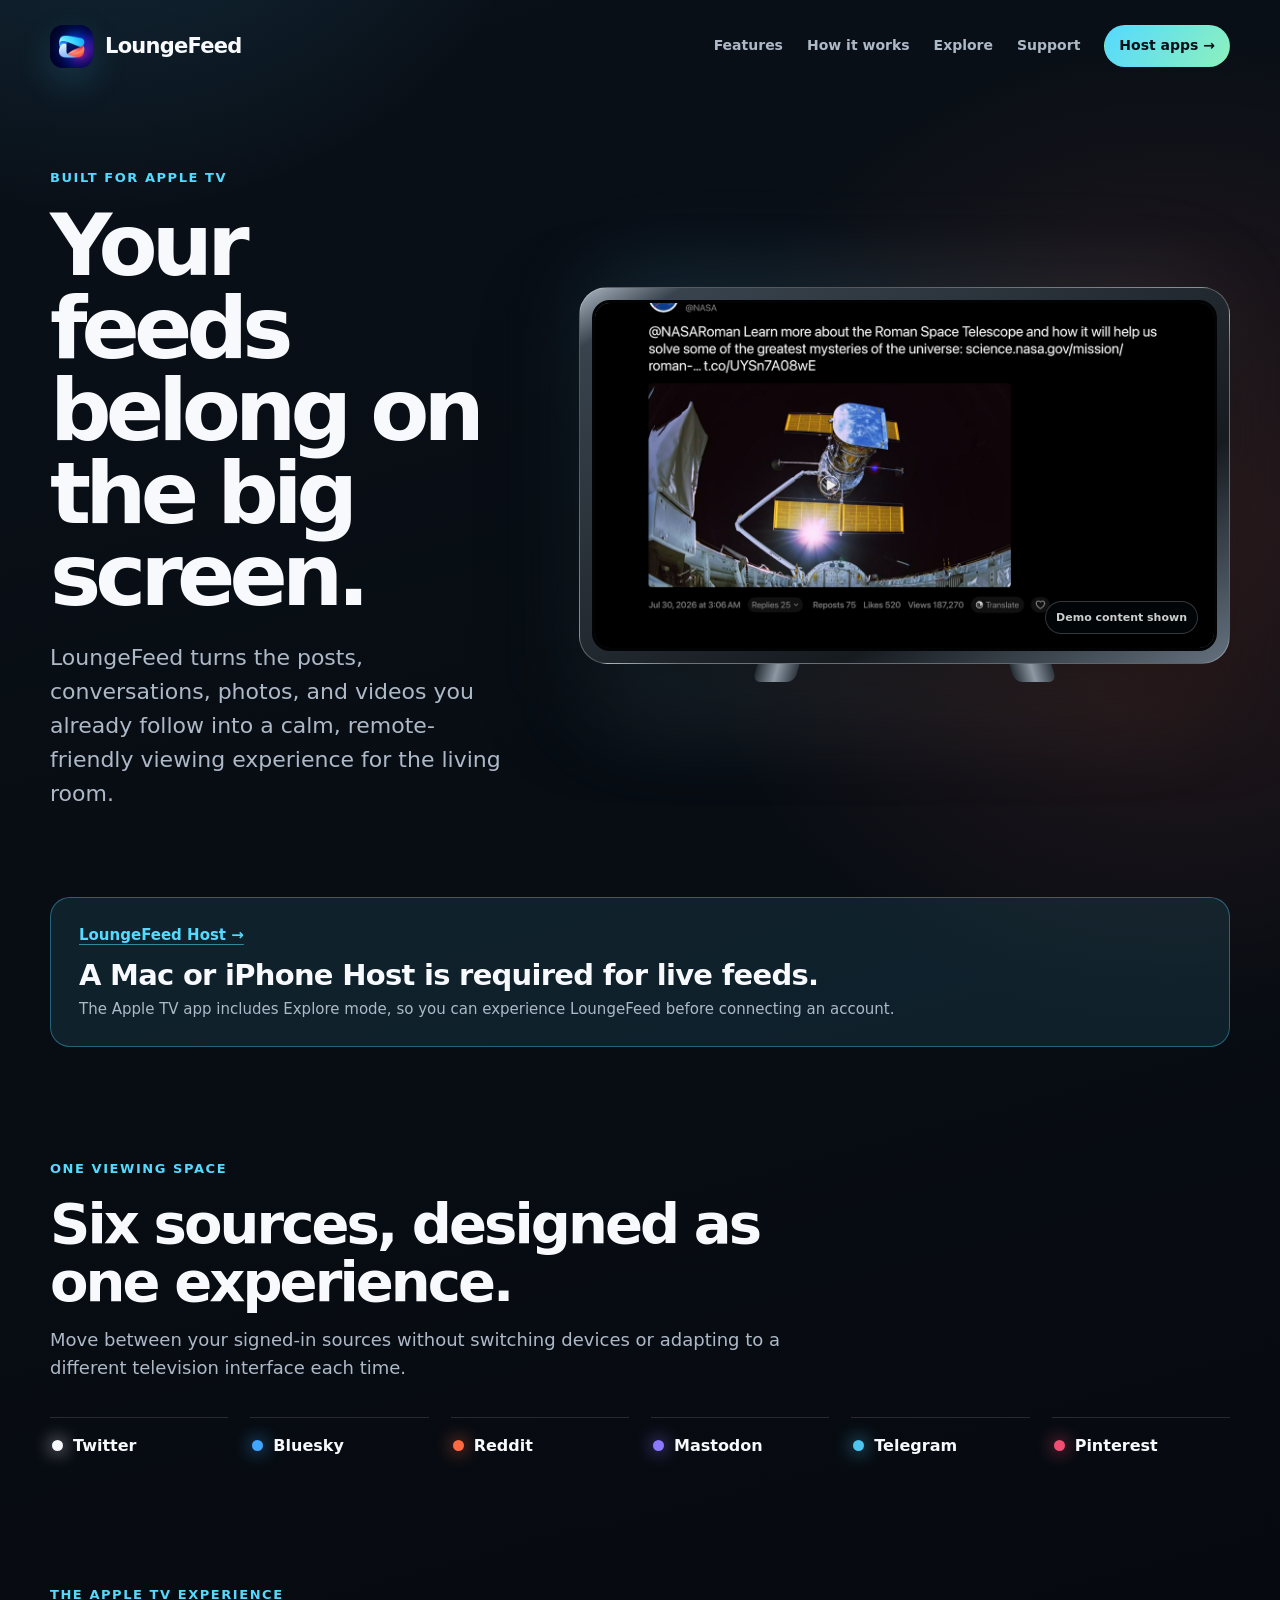
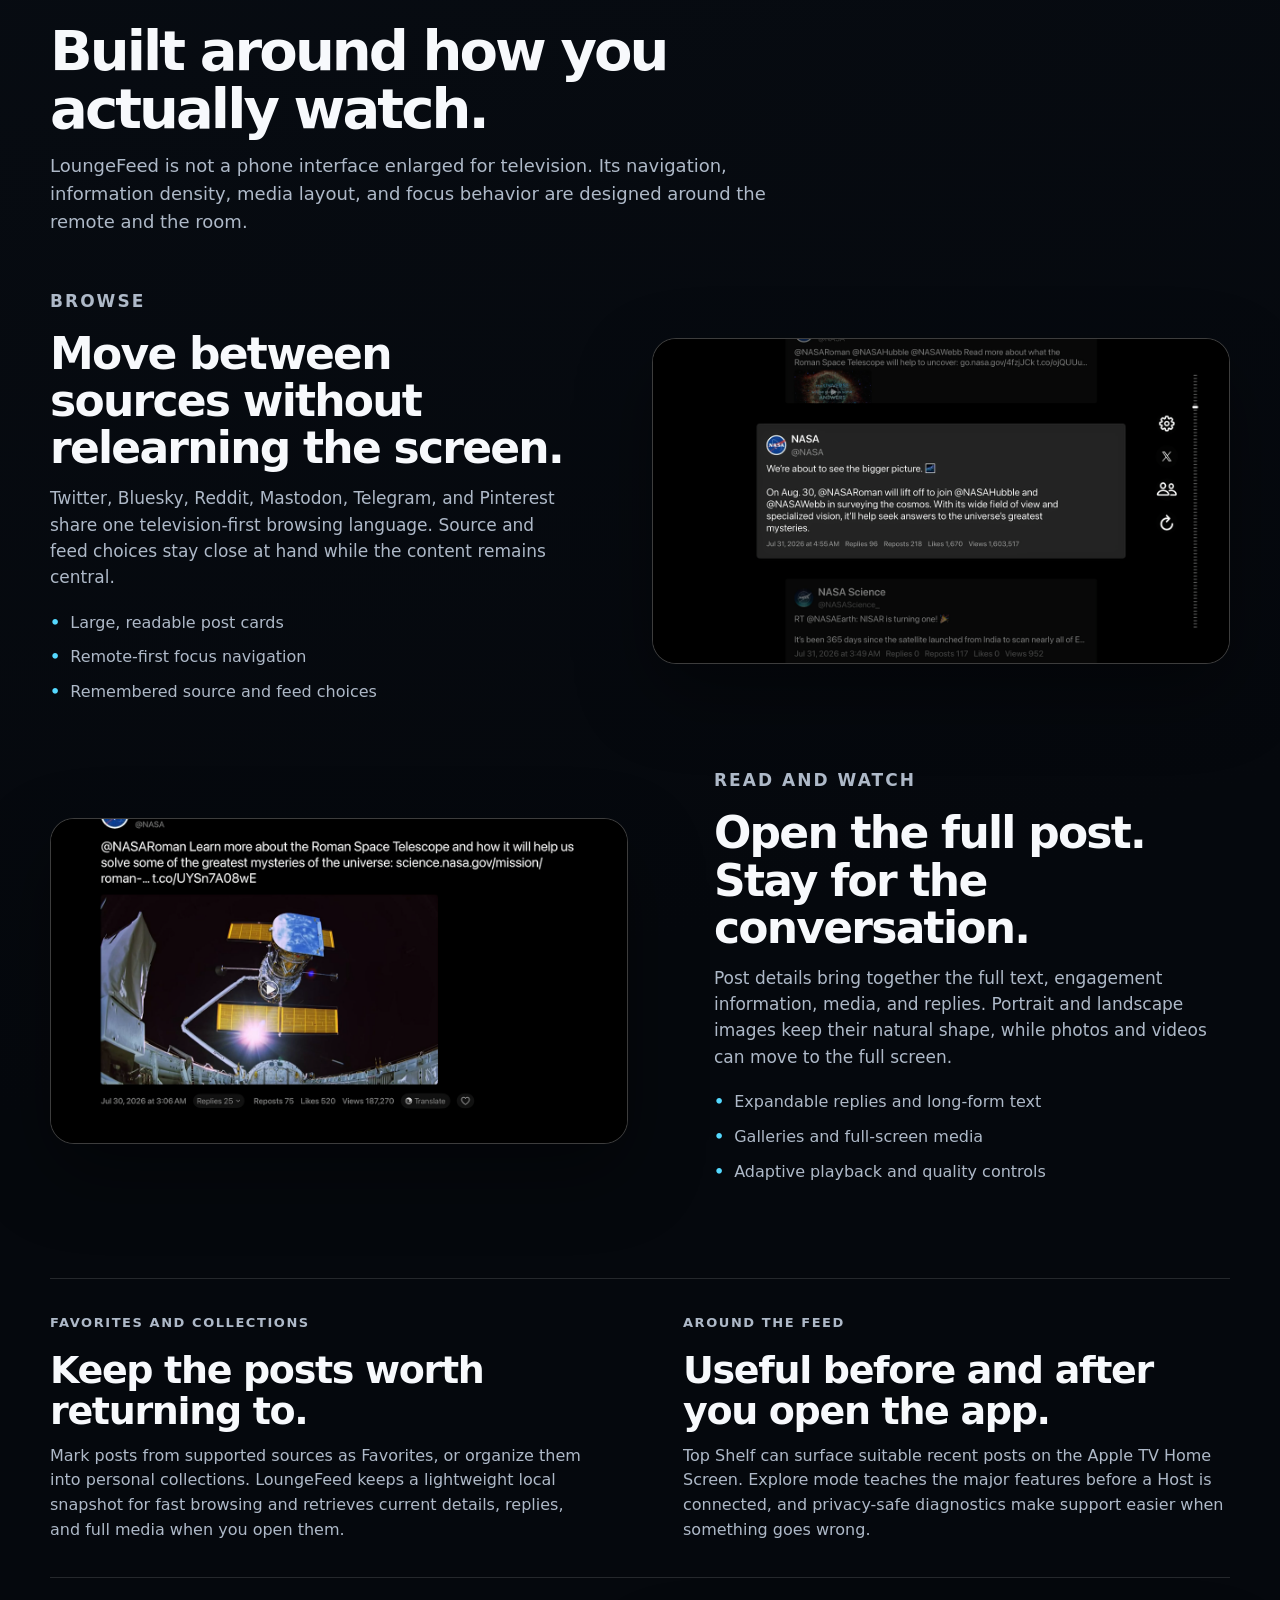
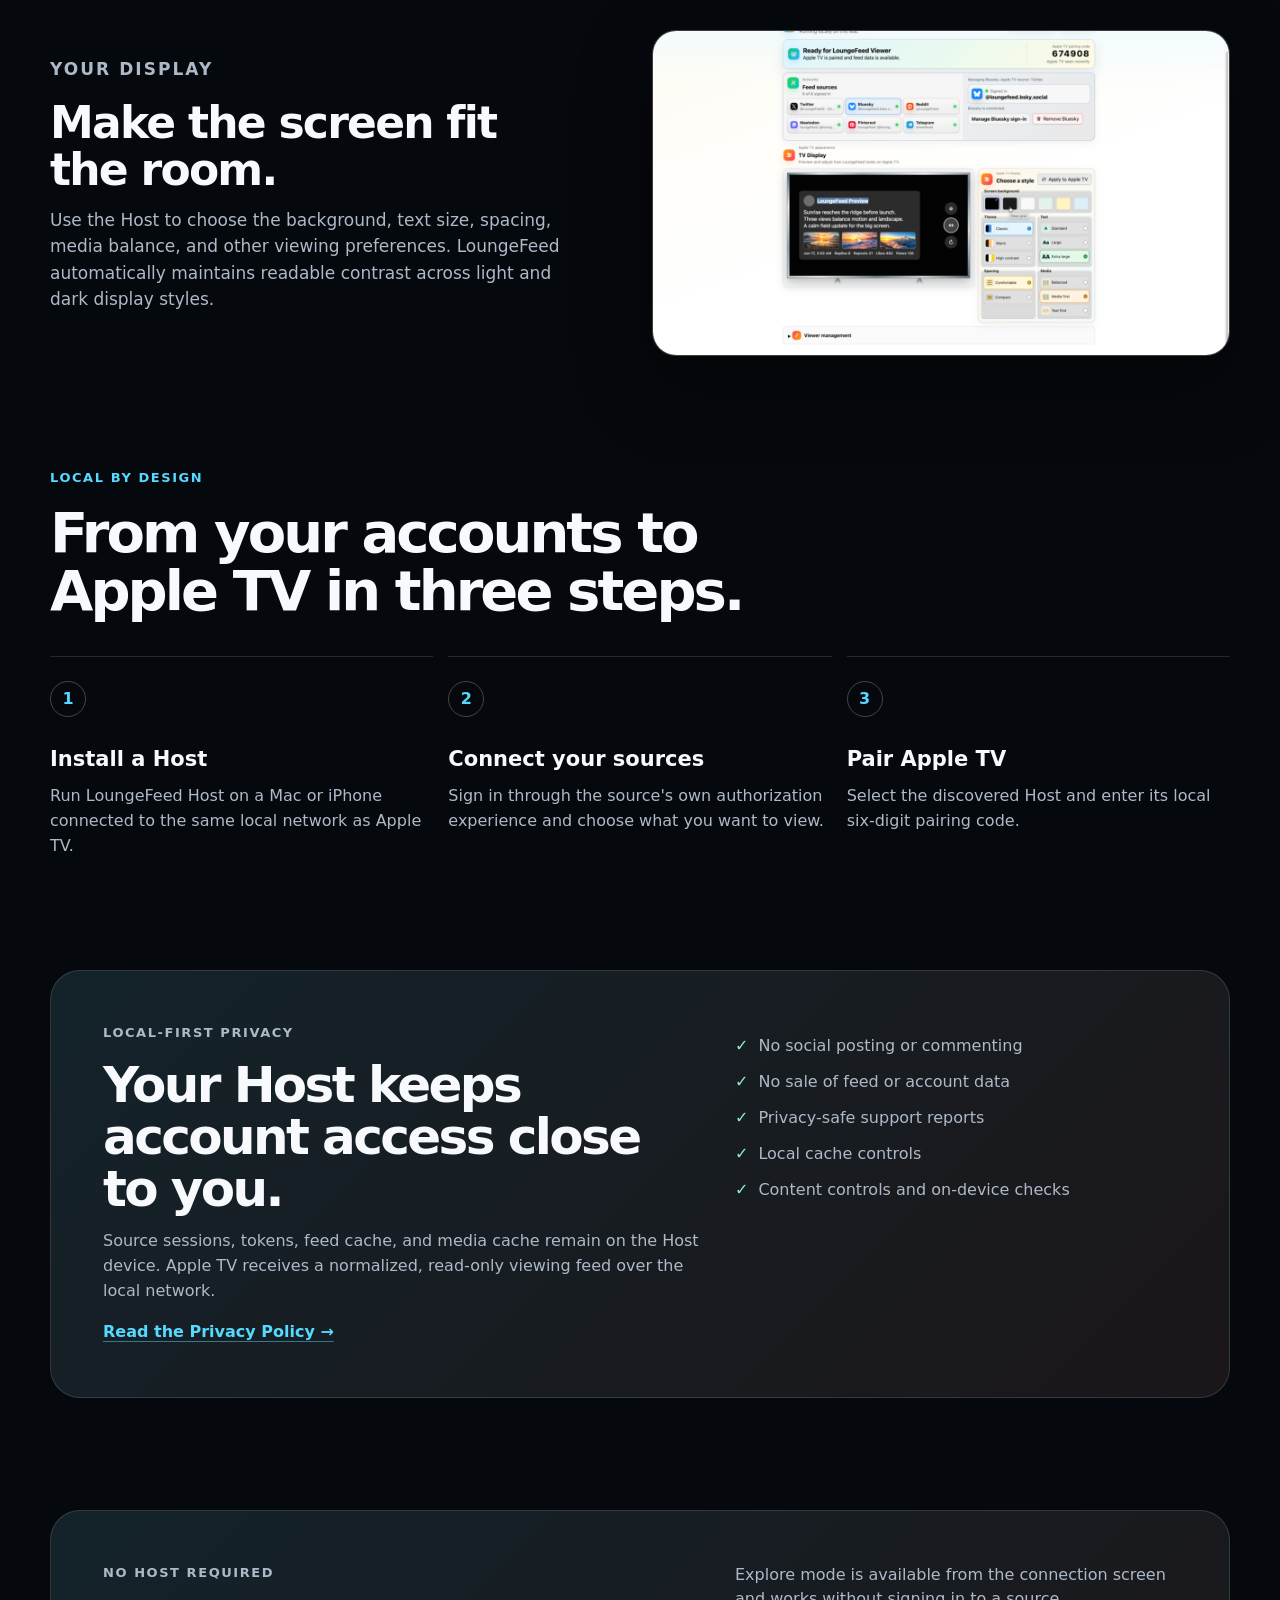
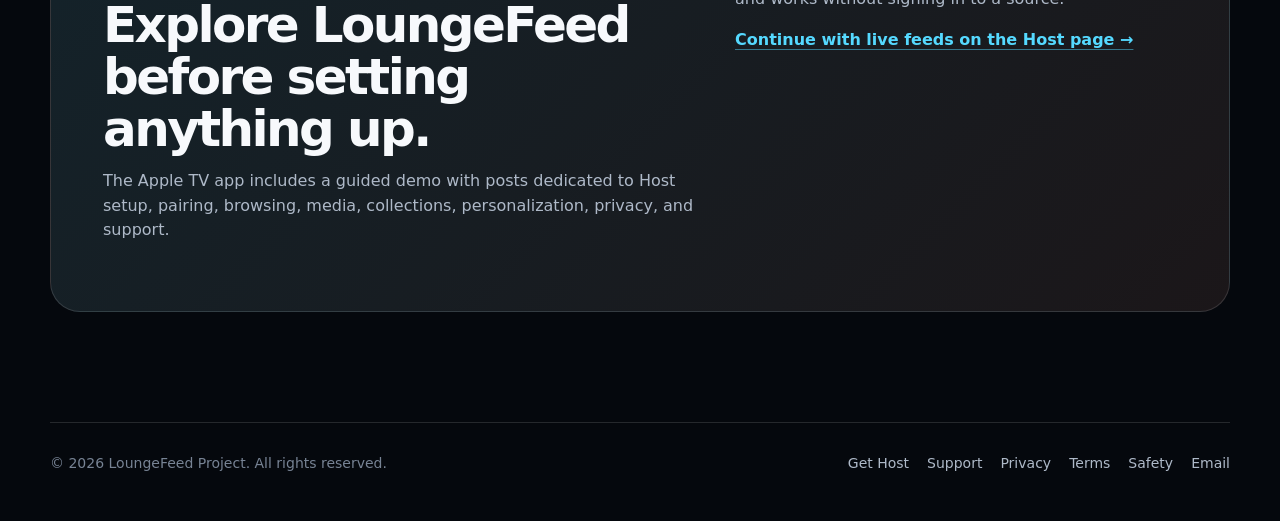
==== index.html @ df19f943 "Emphasize the Host requirement" ====
<!doctype html>
<html lang="en">
<head>
  <meta charset="utf-8">
  <meta name="viewport" content="width=device-width, initial-scale=1">
  <title>LoungeFeed — Your feeds on Apple TV</title>
  <meta name="description" content="Browse your authorized feeds, conversations, photos, and videos from the comfort of Apple TV with LoungeFeed and a local Mac or iPhone Host.">
  <meta name="theme-color" content="#05080d">
  <link rel="icon" href="assets/icons/icon-32.png" sizes="32x32" type="image/png">
  <link rel="apple-touch-icon" href="assets/icons/icon-180.png">
  <link rel="manifest" href="site.webmanifest">
  <link rel="stylesheet" href="assets/site.css">
</head>
<body>
  <div class="site-shell">
    <header class="site-header">
      <a class="brand" href="index.html" aria-label="LoungeFeed home">
        <img src="assets/icons/icon-192.png" alt="">
        <span>LoungeFeed</span>
      </a>
      <nav class="site-nav" aria-label="Main navigation">
        <a href="#features">Features</a>
        <a href="#how-it-works">How it works</a>
        <a href="#explore">Explore</a>
        <a href="support.html">Support</a>
        <a class="nav-cta" href="host.html">Host apps →</a>
      </nav>
    </header>

    <main>
      <section class="hero" aria-labelledby="hero-title">
        <div class="hero-copy">
          <p class="eyebrow">Built for Apple TV</p>
          <h1 id="hero-title">Your feeds belong on the big screen.</h1>
          <p class="hero-lead">LoungeFeed turns the posts, conversations, photos, and videos you already follow into a calm, remote-friendly viewing experience for the living room.</p>
        </div>
        <div class="visual-stack" aria-label="LoungeFeed post detail on Apple TV">
          <div class="tv-frame">
            <div class="tv-screen">
              <img src="assets/screens/tv-post-detail.png" alt="A LoungeFeed post detail with media and conversation controls on Apple TV">
              <span class="screen-label">Demo content shown</span>
            </div>
          </div>
          <div class="tv-stand" aria-hidden="true"></div>
        </div>
      </section>

      <aside class="requirement-bar" aria-label="Host requirement">
        <div>
          <a class="requirement-title" href="host.html">LoungeFeed Host →</a>
          <strong>A Mac or iPhone Host is required for live feeds.</strong>
          <p>The Apple TV app includes Explore mode, so you can experience LoungeFeed before connecting an account.</p>
        </div>
      </aside>

      <section class="section" aria-labelledby="sources-title">
        <div class="section-heading">
          <p class="eyebrow">One viewing space</p>
          <h2 id="sources-title">Six sources, designed as one experience.</h2>
          <p class="section-lead">Move between your signed-in sources without switching devices or adapting to a different television interface each time.</p>
        </div>
        <div class="source-cloud" aria-label="Supported sources">
          <div class="source-chip"><span class="source-dot"></span>Twitter</div>
          <div class="source-chip"><span class="source-dot"></span>Bluesky</div>
          <div class="source-chip"><span class="source-dot"></span>Reddit</div>
          <div class="source-chip"><span class="source-dot"></span>Mastodon</div>
          <div class="source-chip"><span class="source-dot"></span>Telegram</div>
          <div class="source-chip"><span class="source-dot"></span>Pinterest</div>
        </div>
      </section>

      <section class="section" id="features" aria-labelledby="features-title">
        <div class="section-heading">
          <p class="eyebrow">The Apple TV experience</p>
          <h2 id="features-title">Built around how you actually watch.</h2>
          <p class="section-lead">LoungeFeed is not a phone interface enlarged for television. Its navigation, information density, media layout, and focus behavior are designed around the remote and the room.</p>
        </div>

        <div class="story">
          <div class="story-copy">
            <p class="eyebrow">Browse</p>
            <h3>Move between sources without relearning the screen.</h3>
            <p>Twitter, Bluesky, Reddit, Mastodon, Telegram, and Pinterest share one television-first browsing language. Source and feed choices stay close at hand while the content remains central.</p>
            <ul class="story-points"><li>Large, readable post cards</li><li>Remote-first focus navigation</li><li>Remembered source and feed choices</li></ul>
          </div>
          <div class="story-media screenshot-card"><img src="assets/screens/tv-feed.png" loading="lazy" alt="LoungeFeed feed view on Apple TV with a focused post and source controls"></div>
        </div>

        <div class="story reverse">
          <div class="story-copy">
            <p class="eyebrow">Read and watch</p>
            <h3>Open the full post. Stay for the conversation.</h3>
            <p>Post details bring together the full text, engagement information, media, and replies. Portrait and landscape images keep their natural shape, while photos and videos can move to the full screen.</p>
            <ul class="story-points"><li>Expandable replies and long-form text</li><li>Galleries and full-screen media</li><li>Adaptive playback and quality controls</li></ul>
          </div>
          <div class="story-media screenshot-card"><img src="assets/screens/tv-post-detail.png" loading="lazy" alt="LoungeFeed detail view with a large media preview and reply controls"></div>
        </div>

        <div class="feature-pair">
          <article class="feature-essay">
            <p class="eyebrow">Favorites and collections</p>
            <h3>Keep the posts worth returning to.</h3>
            <p>Mark posts from supported sources as Favorites, or organize them into personal collections. LoungeFeed keeps a lightweight local snapshot for fast browsing and retrieves current details, replies, and full media when you open them.</p>
          </article>
          <article class="feature-essay">
            <p class="eyebrow">Around the feed</p>
            <h3>Useful before and after you open the app.</h3>
            <p>Top Shelf can surface suitable recent posts on the Apple TV Home Screen. Explore mode teaches the major features before a Host is connected, and privacy-safe diagnostics make support easier when something goes wrong.</p>
          </article>
        </div>

        <div class="story">
          <div class="story-copy">
            <p class="eyebrow">Your display</p>
            <h3>Make the screen fit the room.</h3>
            <p>Use the Host to choose the background, text size, spacing, media balance, and other viewing preferences. LoungeFeed automatically maintains readable contrast across light and dark display styles.</p>
          </div>
          <div class="story-media screenshot-card"><img src="assets/screens/mac-host.png" loading="lazy" alt="LoungeFeed Mac Host showing Apple TV display styles and preview controls"></div>
        </div>
      </section>

      <section class="section" id="how-it-works" aria-labelledby="steps-title">
        <div class="section-heading">
          <p class="eyebrow">Local by design</p>
          <h2 id="steps-title">From your accounts to Apple TV in three steps.</h2>
        </div>
        <div class="steps-grid">
          <article class="step-card"><h3>Install a Host</h3><p>Run LoungeFeed Host on a Mac or iPhone connected to the same local network as Apple TV.</p></article>
          <article class="step-card"><h3>Connect your sources</h3><p>Sign in through the source's own authorization experience and choose what you want to view.</p></article>
          <article class="step-card"><h3>Pair Apple TV</h3><p>Select the discovered Host and enter its local six-digit pairing code.</p></article>
        </div>
      </section>

      <section class="section" aria-labelledby="privacy-title">
        <div class="privacy-panel">
          <div>
            <p class="eyebrow">Local-first privacy</p>
            <h2 id="privacy-title">Your Host keeps account access close to you.</h2>
            <p>Source sessions, tokens, feed cache, and media cache remain on the Host device. Apple TV receives a normalized, read-only viewing feed over the local network.</p>
            <a class="text-link" href="privacy.html">Read the Privacy Policy →</a>
          </div>
          <ul class="check-list"><li>No social posting or commenting</li><li>No sale of feed or account data</li><li>Privacy-safe support reports</li><li>Local cache controls</li><li>Content controls and on-device checks</li></ul>
        </div>
      </section>

      <section class="section" id="explore" aria-labelledby="explore-title">
        <div class="explore-panel">
          <div>
            <p class="eyebrow">No Host required</p>
            <h2 id="explore-title">Explore LoungeFeed before setting anything up.</h2>
            <p>The Apple TV app includes a guided demo with posts dedicated to Host setup, pairing, browsing, media, collections, personalization, privacy, and support.</p>
          </div>
          <div>
            <p>Explore mode is available from the connection screen and works without signing in to a source.</p>
            <a class="text-link" href="host.html">Continue with live feeds on the Host page →</a>
          </div>
        </div>
      </section>
    </main>

    <footer class="site-footer">
      <span>© 2026 LoungeFeed Project. All rights reserved.</span>
      <span class="footer-links"><a href="host.html">Get Host</a><a href="support.html">Support</a><a href="privacy.html">Privacy</a><a href="terms.html">Terms</a><a href="safety.html">Safety</a><a href="mailto:loungefeed@outlook.com">Email</a></span>
    </footer>
  </div>
</body>
</html>
---- assets/site.css ----
:root {
  color-scheme: dark;
  --page: #05080d;
  --page-soft: #0a1018;
  --surface: rgba(255, 255, 255, 0.065);
  --surface-strong: rgba(255, 255, 255, 0.095);
  --text: #f7f9fc;
  --muted: #aeb9c8;
  --soft: #778394;
  --line: rgba(255, 255, 255, 0.13);
  --line-strong: rgba(255, 255, 255, 0.24);
  --cyan: #55d9ff;
  --blue: #4f7cff;
  --coral: #ff7f68;
  --gold: #ffd16e;
  --mint: #8cf1bd;
  font-family: Inter, ui-sans-serif, system-ui, -apple-system, BlinkMacSystemFont, "Segoe UI", sans-serif;
}

* { box-sizing: border-box; }
html { scroll-behavior: smooth; }
body {
  margin: 0;
  min-width: 320px;
  min-height: 100vh;
  color: var(--text);
  background:
    radial-gradient(circle at 8% -5%, rgba(66, 198, 255, 0.2), transparent 30rem),
    radial-gradient(circle at 92% 10%, rgba(255, 112, 91, 0.14), transparent 31rem),
    linear-gradient(165deg, var(--page-soft), var(--page) 48%);
  font-size: 16px;
  line-height: 1.55;
}

img { display: block; max-width: 100%; }
a { color: inherit; }
button, a { -webkit-tap-highlight-color: transparent; }
:focus-visible { outline: 3px solid var(--cyan); outline-offset: 4px; }

.site-shell {
  width: min(1180px, calc(100% - 40px));
  margin: 0 auto;
}

.site-header {
  display: flex;
  align-items: center;
  justify-content: space-between;
  gap: 28px;
  min-height: 92px;
}

.brand {
  display: inline-flex;
  align-items: center;
  gap: 12px;
  color: var(--text);
  text-decoration: none;
  font-size: 21px;
  font-weight: 800;
  letter-spacing: -0.035em;
}

.brand img {
  width: 43px;
  height: 43px;
  border-radius: 13px;
  box-shadow: 0 14px 35px rgba(76, 196, 255, 0.18);
}

.site-nav {
  display: flex;
  align-items: center;
  justify-content: flex-end;
  flex-wrap: wrap;
  gap: 9px 24px;
}

.site-nav a {
  color: var(--muted);
  text-decoration: none;
  font-size: 14px;
  font-weight: 650;
}

.site-nav a:hover { color: var(--text); }

.site-nav .nav-cta {
  padding: 9px 14px;
  border: 1px solid transparent;
  border-radius: 999px;
  color: #041018;
  background: linear-gradient(125deg, var(--cyan), var(--mint));
  font-weight: 820;
}

.hero {
  display: grid;
  grid-template-columns: minmax(0, 0.82fr) minmax(520px, 1.18fr);
  align-items: center;
  gap: clamp(38px, 6vw, 78px);
  padding: 76px 0 46px;
}

.eyebrow {
  margin: 0 0 16px;
  color: var(--cyan);
  font-size: 13px;
  font-weight: 800;
  letter-spacing: 0.12em;
  text-transform: uppercase;
}

h1, h2, h3, p { margin-top: 0; }
h1 {
  max-width: 660px;
  margin-bottom: 24px;
  font-size: clamp(48px, 7.2vw, 86px);
  line-height: 0.96;
  letter-spacing: -0.068em;
}

.hero-lead {
  max-width: 650px;
  margin-bottom: 0;
  color: var(--muted);
  font-size: clamp(18px, 2.1vw, 22px);
  line-height: 1.55;
}

.button {
  display: inline-flex;
  align-items: center;
  justify-content: center;
  min-height: 50px;
  padding: 0 19px;
  border: 1px solid var(--line-strong);
  border-radius: 14px;
  color: var(--text);
  text-decoration: none;
  font-weight: 780;
  transition: transform 160ms ease, border-color 160ms ease, background 160ms ease;
}

.button:hover { transform: translateY(-2px); border-color: rgba(255, 255, 255, 0.42); }
.button[hidden] { display: none; }
.button.primary {
  border-color: transparent;
  color: #041018;
  background: linear-gradient(125deg, var(--cyan), var(--mint));
}

.visual-stack { position: relative; padding: 22px 0 28px; }
.visual-stack::before {
  content: "";
  position: absolute;
  inset: 4% 3% 0;
  border-radius: 44px;
  background: linear-gradient(125deg, rgba(75, 208, 255, 0.22), rgba(255, 127, 104, 0.15));
  filter: blur(44px);
}

.tv-frame {
  position: relative;
  padding: 12px;
  border: 1px solid rgba(255, 255, 255, 0.26);
  border-radius: 28px;
  background: linear-gradient(150deg, #aab6c2, #39434d 8%, #161b20 70%, #64717e);
  box-shadow: 0 35px 90px rgba(0, 0, 0, 0.5);
}

.tv-screen {
  position: relative;
  aspect-ratio: 16 / 9;
  overflow: hidden;
  border: 3px solid #020304;
  border-radius: 18px;
  background: #000;
}
.tv-screen img { width: 100%; height: 100%; object-fit: cover; }
.screen-label {
  position: absolute;
  right: 16px;
  bottom: 14px;
  padding: 7px 10px;
  border: 1px solid rgba(255, 255, 255, 0.2);
  border-radius: 999px;
  background: rgba(3, 7, 11, 0.76);
  color: rgba(255, 255, 255, 0.8);
  font-size: 11px;
  font-weight: 750;
  backdrop-filter: blur(14px);
}
.tv-stand { display: flex; justify-content: center; gap: 33%; height: 22px; }
.tv-stand::before, .tv-stand::after {
  content: "";
  width: 42px;
  height: 18px;
  border-radius: 0 0 8px 8px;
  background: linear-gradient(90deg, #252c33, #8c98a3, #2f3740);
  transform: skewX(-16deg);
}
.tv-stand::after { transform: skewX(16deg); }

.requirement-bar {
  margin: 40px 0 0;
  padding: 25px 28px;
  border: 1px solid rgba(85, 217, 255, 0.36);
  border-radius: 20px;
  background: rgba(85, 217, 255, 0.1);
}
.requirement-title {
  display: inline-block;
  margin-bottom: 10px;
  color: var(--cyan);
  font-size: 15px;
  font-weight: 830;
  text-decoration: underline;
  text-decoration-color: rgba(85, 217, 255, 0.55);
  text-underline-offset: 4px;
}
.requirement-title:hover { color: var(--text); text-decoration-color: currentColor; }
.requirement-bar strong {
  display: block;
  margin-bottom: 6px;
  font-size: clamp(21px, 2.5vw, 29px);
  line-height: 1.18;
  letter-spacing: -0.025em;
}
.requirement-bar p { margin: 0; color: var(--muted); font-size: 15px; }
.text-link {
  color: var(--cyan);
  font-weight: 750;
  text-decoration: underline;
  text-decoration-color: rgba(85, 217, 255, 0.48);
  text-underline-offset: 4px;
}
.text-link:hover { color: var(--text); text-decoration-color: currentColor; }

.section { padding: 112px 0 0; }
.section-heading { max-width: 760px; margin-bottom: 36px; }
h2 {
  margin-bottom: 14px;
  font-size: clamp(34px, 5vw, 56px);
  line-height: 1.04;
  letter-spacing: -0.052em;
}
.section-lead { margin-bottom: 0; color: var(--muted); font-size: 18px; }

.source-cloud {
  display: grid;
  grid-template-columns: repeat(6, 1fr);
  gap: 0 22px;
}
.source-chip {
  display: flex;
  align-items: center;
  gap: 10px;
  min-height: 56px;
  padding: 13px 2px;
  border-top: 1px solid var(--line);
  font-weight: 760;
}
.source-dot { width: 11px; height: 11px; border-radius: 50%; box-shadow: 0 0 18px currentColor; }
.source-chip:nth-child(1) .source-dot { color: #f5f7fa; background: currentColor; }
.source-chip:nth-child(2) .source-dot { color: #42a5ff; background: currentColor; }
.source-chip:nth-child(3) .source-dot { color: #ff6a43; background: currentColor; }
.source-chip:nth-child(4) .source-dot { color: #8c78ff; background: currentColor; }
.source-chip:nth-child(5) .source-dot { color: #4ec5f1; background: currentColor; }
.source-chip:nth-child(6) .source-dot { color: #ef4e72; background: currentColor; }

.story {
  display: grid;
  grid-template-columns: minmax(0, 1fr) minmax(0, 1.12fr);
  align-items: center;
  gap: clamp(36px, 7vw, 86px);
  margin-top: 52px;
}
.story.reverse { grid-template-columns: minmax(0, 1.12fr) minmax(0, 1fr); }
.story.reverse .story-media { order: -1; }
.story-copy h3 { margin-bottom: 14px; font-size: clamp(30px, 4vw, 44px); line-height: 1.07; letter-spacing: -0.04em; }
.story-copy p { color: var(--muted); font-size: 17px; }
.story-points { margin: 20px 0 0; padding: 0; list-style: none; }
.story-points li { display: flex; gap: 10px; margin: 10px 0; color: var(--muted); }
.story-points li::before { content: "•"; color: var(--cyan); font-weight: 900; }
.screenshot-card {
  overflow: hidden;
  border: 1px solid var(--line-strong);
  border-radius: 24px;
  background: #000;
  box-shadow: 0 30px 75px rgba(0, 0, 0, 0.38);
}
.screenshot-card img { width: 100%; aspect-ratio: 16 / 9; object-fit: cover; }

.feature-pair {
  display: grid;
  grid-template-columns: 1fr 1fr;
  gap: clamp(36px, 7vw, 86px);
  margin-top: 84px;
  padding: 34px 0;
  border-top: 1px solid var(--line);
  border-bottom: 1px solid var(--line);
}
.feature-essay h3 {
  margin-bottom: 12px;
  font-size: clamp(27px, 3.2vw, 38px);
  line-height: 1.08;
  letter-spacing: -0.035em;
}
.feature-essay p { color: var(--muted); }
.feature-essay p:last-child { margin-bottom: 0; }
.steps-grid {
  display: grid;
  grid-template-columns: repeat(3, 1fr);
  gap: 15px;
  counter-reset: setup-step;
}
.step-card {
  position: relative;
  padding: 24px 0 0;
  border-top: 1px solid var(--line);
  counter-increment: setup-step;
}
.step-card::before {
  content: counter(setup-step);
  display: grid;
  place-items: center;
  width: 34px;
  height: 34px;
  margin-bottom: 26px;
  border: 1px solid var(--line-strong);
  border-radius: 50%;
  color: var(--cyan);
  font-weight: 900;
}
.step-card h3 { margin-bottom: 8px; font-size: 21px; }
.step-card p { margin-bottom: 0; color: var(--muted); }

.privacy-panel, .explore-panel {
  display: grid;
  grid-template-columns: minmax(0, 1.15fr) minmax(280px, 0.85fr);
  gap: 34px;
  padding: clamp(28px, 5vw, 52px);
  border: 1px solid var(--line);
  border-radius: 30px;
  background:
    linear-gradient(135deg, rgba(85, 217, 255, 0.09), rgba(255, 127, 104, 0.06)),
    rgba(255, 255, 255, 0.035);
}
.privacy-panel h2, .explore-panel h2 { font-size: clamp(32px, 4.5vw, 50px); }
.privacy-panel p, .explore-panel p { color: var(--muted); }
.check-list { margin: 0; padding: 0; list-style: none; }
.check-list li { margin: 11px 0; color: var(--muted); }
.check-list li::before { content: "✓"; margin-right: 10px; color: var(--mint); font-weight: 900; }

.site-footer {
  display: flex;
  align-items: flex-start;
  justify-content: space-between;
  gap: 24px;
  margin-top: 110px;
  padding: 30px 0 46px;
  border-top: 1px solid var(--line);
  color: var(--soft);
  font-size: 14px;
}
.footer-links { display: flex; flex-wrap: wrap; justify-content: flex-end; gap: 8px 18px; }
.footer-links a { color: var(--muted); text-decoration: none; }
.footer-links a:hover { color: var(--text); }

/* Host download page */
.host-hero { max-width: 870px; padding: 78px 0 42px; }
.host-hero h1 { max-width: 820px; }
.required-note {
  display: inline-flex;
  align-items: center;
  gap: 8px;
  margin-top: 24px;
  color: var(--cyan);
  font-size: 13px;
  font-weight: 820;
  letter-spacing: 0.05em;
}
.required-note span { width: 8px; height: 8px; border-radius: 50%; background: var(--cyan); }
.connection-flow {
  display: grid;
  grid-template-columns: 1fr auto 1fr auto 1fr;
  align-items: center;
  gap: 14px;
  margin: 40px 0 84px;
}
.flow-device {
  min-height: 126px;
  padding: 21px 2px;
  border-top: 1px solid var(--line);
}
.flow-device strong { display: block; margin: 9px 0 3px; font-size: 18px; }
.flow-device span { color: var(--muted); font-size: 14px; }
.flow-icon { color: var(--cyan); font-size: 25px; font-weight: 900; }
.flow-arrow { color: var(--soft); font-size: 23px; }

.download-grid { display: grid; grid-template-columns: 1fr 1fr; gap: 17px; }
.download-card {
  display: flex;
  flex-direction: column;
  min-height: 326px;
  padding: 28px;
  border: 1px solid var(--line);
  border-radius: 25px;
  background: linear-gradient(145deg, var(--surface-strong), rgba(255, 255, 255, 0.03));
}
.platform-tag { color: var(--cyan); font-size: 12px; font-weight: 850; letter-spacing: 0.12em; text-transform: uppercase; }
.download-card h2 { margin: 28px 0 8px; font-size: 34px; }
.download-detail, .download-status { color: var(--muted); }
.download-status { min-height: 52px; }
.download-meta { margin: 0 0 22px; color: var(--soft); font-size: 13px; }
.download-card .button { align-self: flex-start; margin-top: auto; }
.release-state {
  display: flex;
  align-items: center;
  gap: 9px;
  margin-top: auto;
  color: var(--muted);
  font-size: 14px;
  font-weight: 680;
}
.release-state::before { content: ""; width: 8px; height: 8px; border-radius: 50%; background: var(--gold); }

.host-screens {
  display: grid;
  grid-template-columns: minmax(0, 1.75fr) minmax(220px, 0.58fr);
  align-items: stretch;
  gap: 18px;
}
.device-shot {
  overflow: hidden;
  border: 1px solid var(--line-strong);
  border-radius: 26px;
  background: rgba(255, 255, 255, 0.055);
}
.device-shot.mac { aspect-ratio: 16 / 10; }
.device-shot.phone { aspect-ratio: 0.56 / 1; max-height: 620px; justify-self: center; }
.device-shot img { width: 100%; height: 100%; object-fit: cover; }
.device-shot.mac img { object-position: center 67%; }
.device-shot figcaption { padding: 12px 15px; color: var(--muted); font-size: 13px; }

.install-list { display: grid; gap: 12px; padding: 0; list-style: none; counter-reset: install-step; }
.install-list li {
  display: grid;
  grid-template-columns: 38px 1fr;
  gap: 14px;
  align-items: start;
  padding: 18px 0;
  border-bottom: 1px solid var(--line);
  color: var(--muted);
  counter-increment: install-step;
}
.install-list li::before {
  content: counter(install-step);
  display: grid;
  place-items: center;
  width: 32px;
  height: 32px;
  border: 1px solid var(--line-strong);
  border-radius: 50%;
  color: var(--mint);
  font-weight: 900;
}
.install-list strong { color: var(--text); }

@media (max-width: 980px) {
  .hero { grid-template-columns: 1fr; padding-top: 52px; }
  .hero-copy { max-width: 780px; }
  .visual-stack { width: min(760px, 100%); margin: 0 auto; }
  .source-cloud { grid-template-columns: repeat(3, 1fr); }
  .story, .story.reverse { grid-template-columns: 1fr; }
  .story.reverse .story-media { order: initial; }
}

@media (max-width: 720px) {
  .site-shell { width: min(100% - 28px, 1180px); }
  .site-header { align-items: flex-start; flex-direction: column; padding: 20px 0; }
  .site-nav { justify-content: flex-start; gap: 8px 17px; }
  .hero, .host-hero { padding-top: 46px; }
  h1 { font-size: clamp(45px, 14vw, 66px); }
  .section { padding-top: 82px; }
  .source-cloud, .steps-grid, .download-grid { grid-template-columns: 1fr 1fr; }
  .feature-pair { grid-template-columns: 1fr; }
  .privacy-panel, .explore-panel { grid-template-columns: 1fr; }
  .connection-flow { grid-template-columns: 1fr; }
  .flow-arrow { transform: rotate(90deg); justify-self: center; }
  .host-screens { grid-template-columns: 1fr; }
  .device-shot.phone { width: min(360px, 100%); }
  .site-footer { flex-direction: column; }
  .footer-links { justify-content: flex-start; }
}

@media (max-width: 480px) {
  .site-nav {
    width: 100%;
    flex-wrap: nowrap;
    justify-content: space-between;
    gap: 7px;
  }
  .site-nav a { font-size: 11.5px; }
  .site-nav .nav-cta { padding: 6px 9px; }
  .source-cloud, .steps-grid, .download-grid { grid-template-columns: 1fr; }
  .button { width: 100%; }
  .tv-frame { padding: 7px; border-radius: 20px; }
  .tv-screen { border-radius: 13px; }
}

@media (prefers-reduced-motion: reduce) {
  html { scroll-behavior: auto; }
  .button { transition: none; }
}
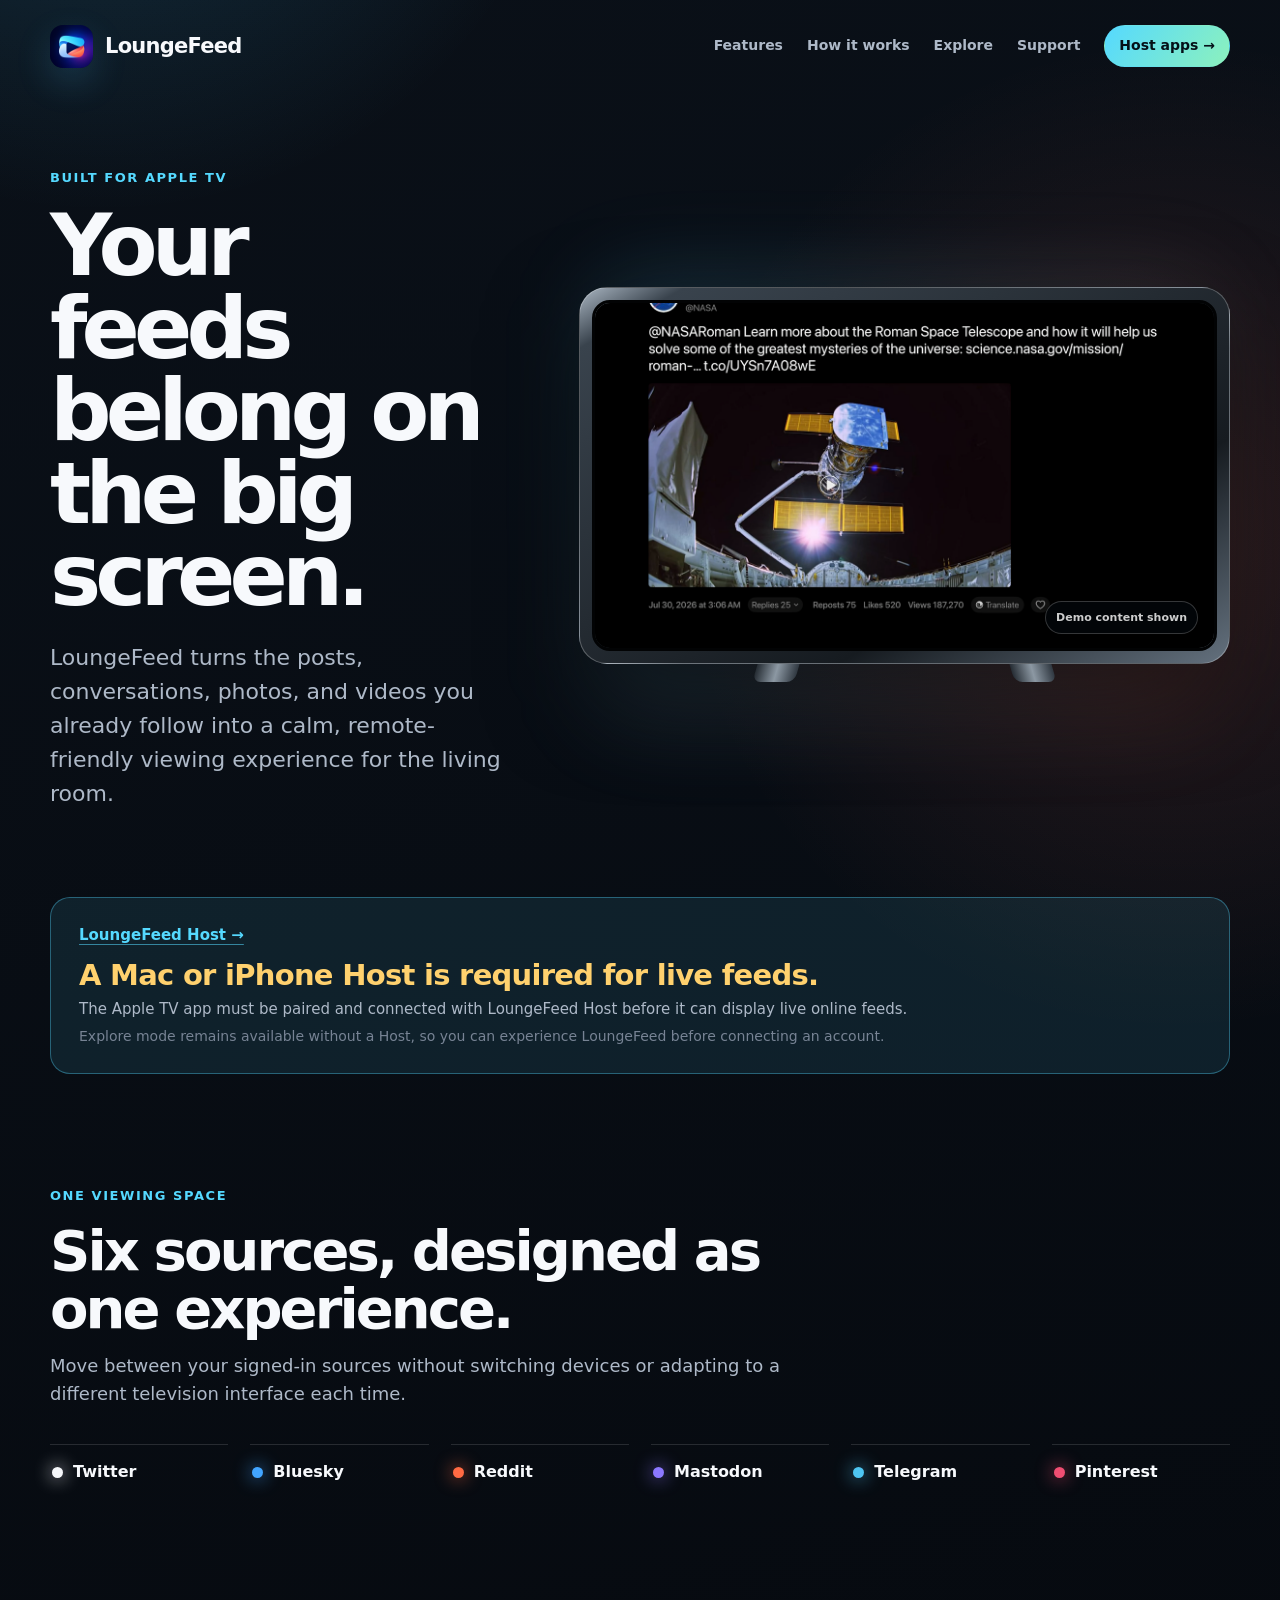
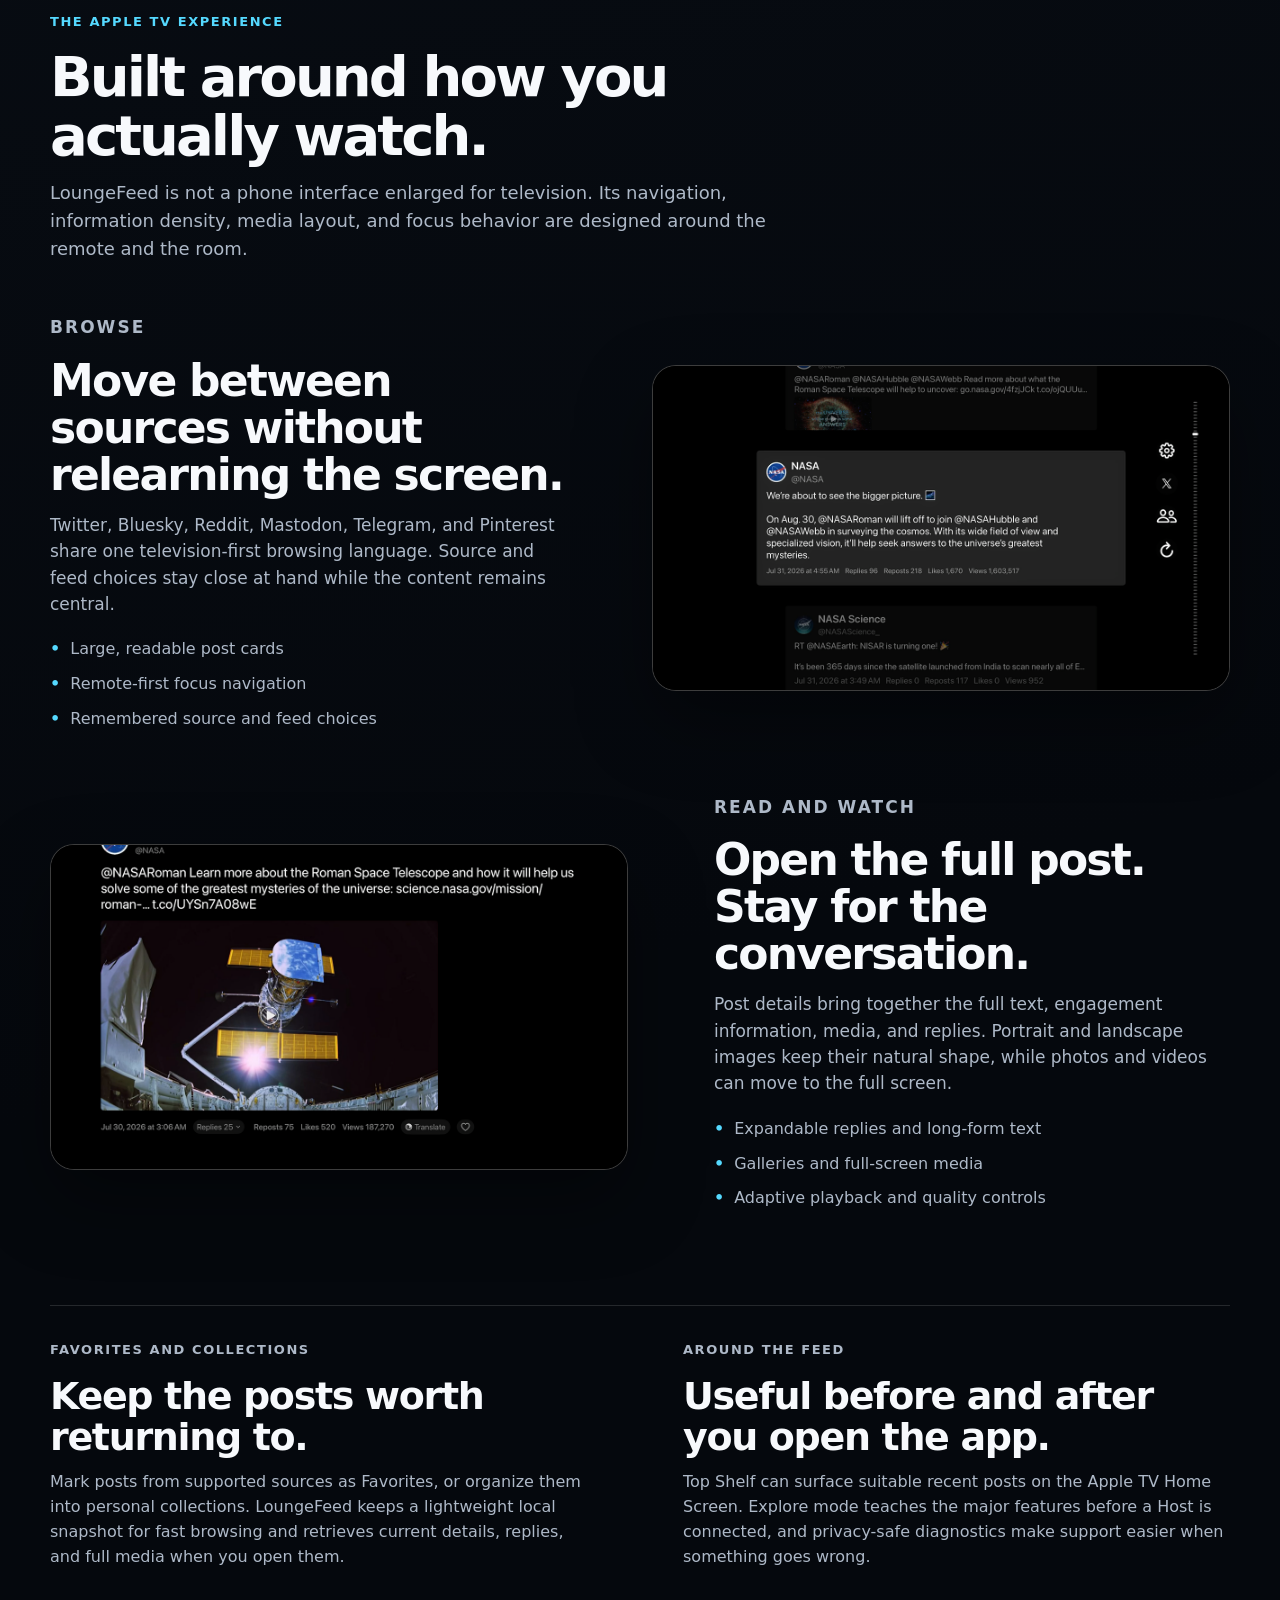
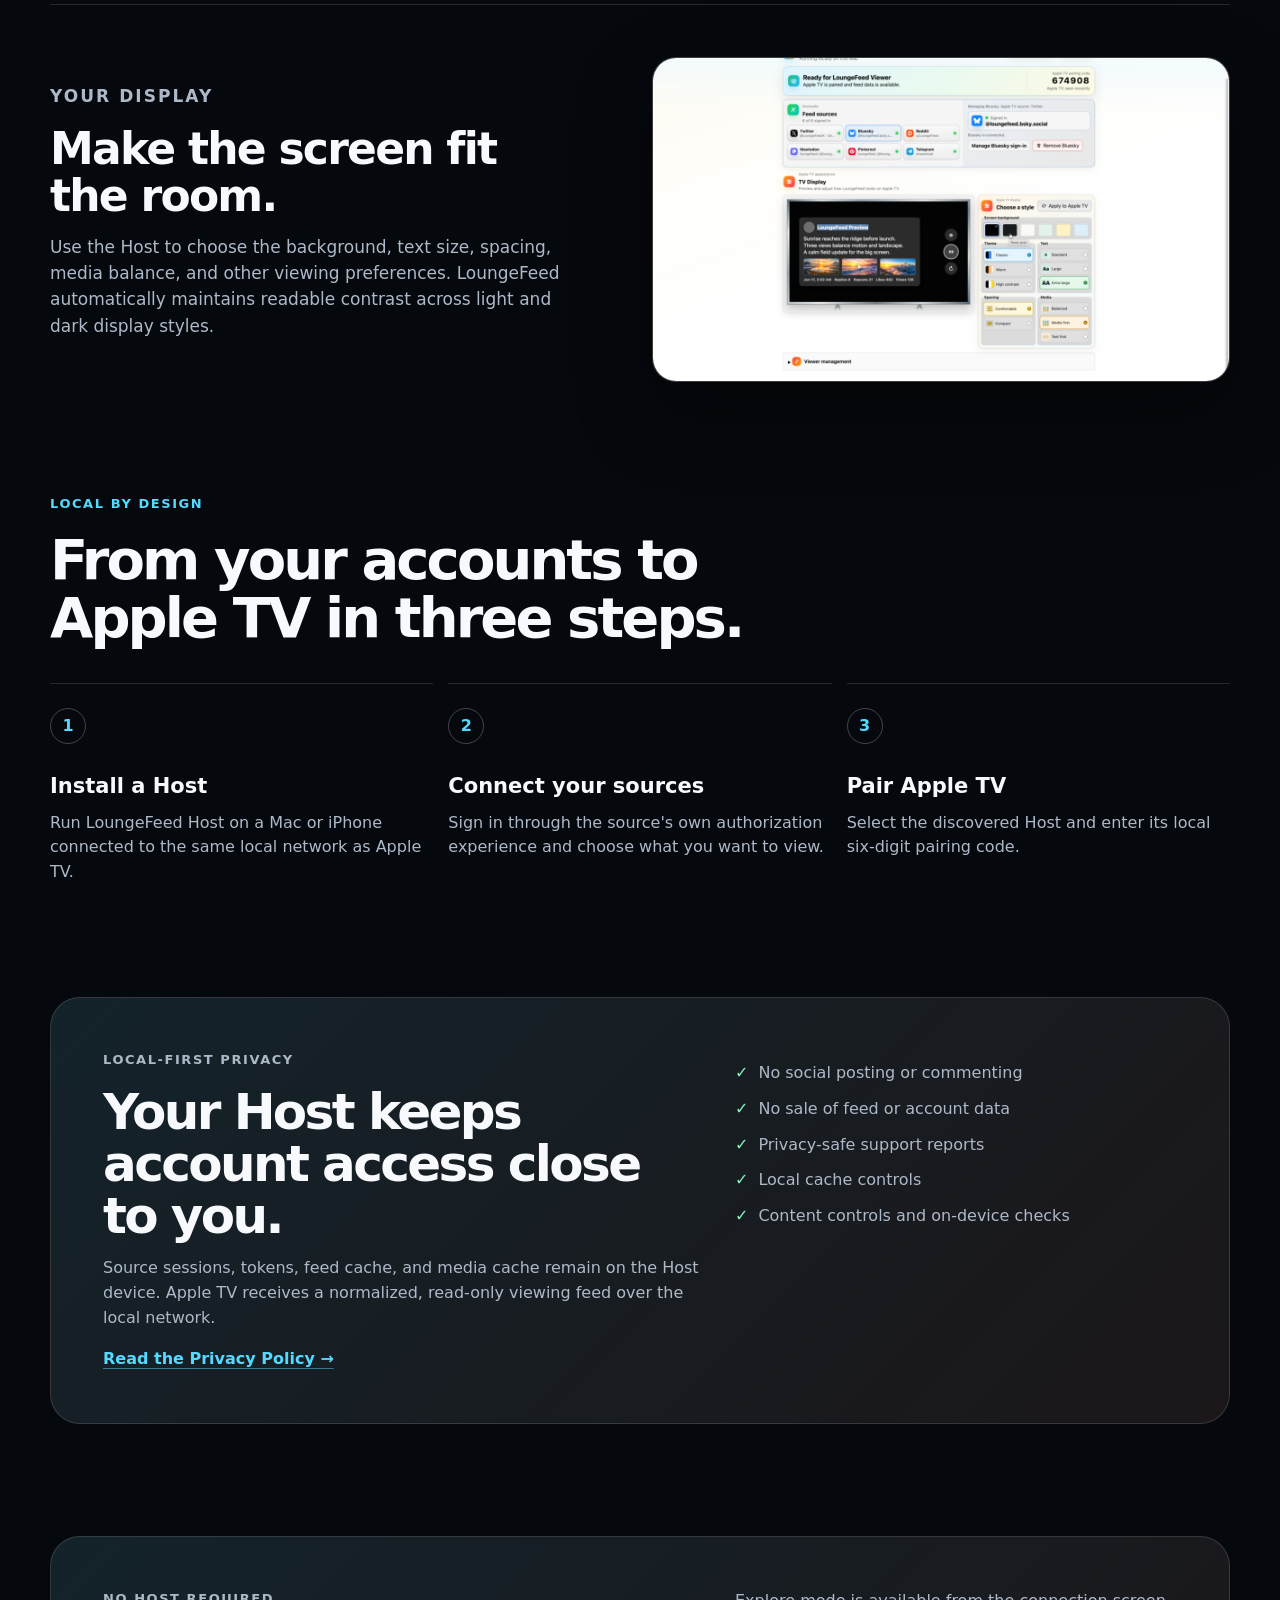
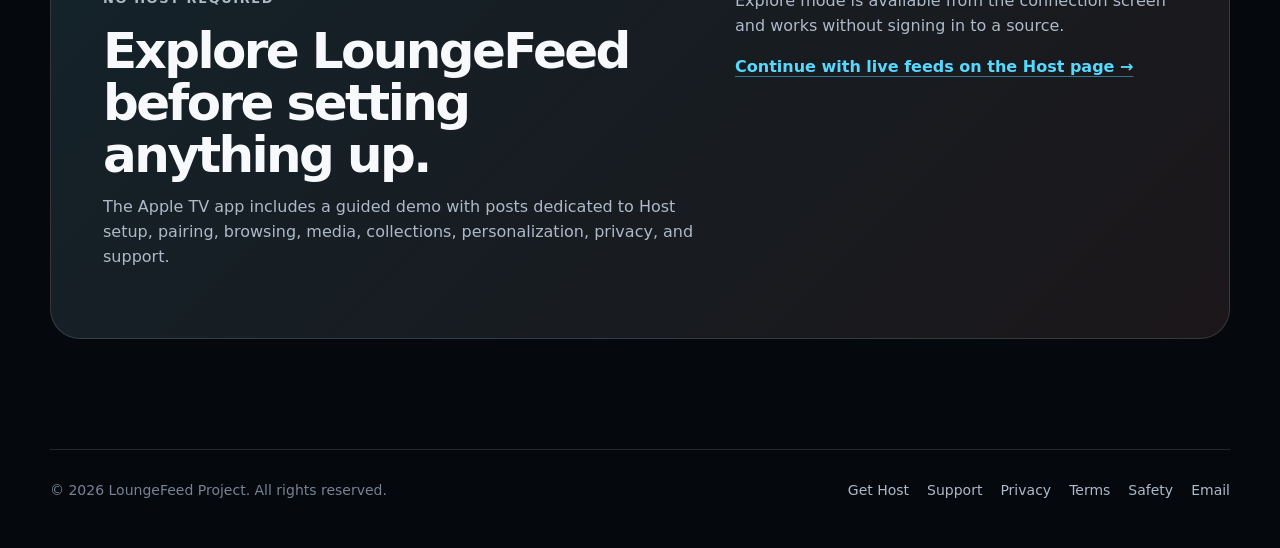
==== commit ac0eeba7: "Clarify the live feed Host requirement" ====
--- a/index.html
+++ b/index.html
@@ -49,7 +49,8 @@
         <div>
           <a class="requirement-title" href="host.html">LoungeFeed Host →</a>
           <strong>A Mac or iPhone Host is required for live feeds.</strong>
-          <p>The Apple TV app includes Explore mode, so you can experience LoungeFeed before connecting an account.</p>
+          <p>The Apple TV app must be paired and connected with LoungeFeed Host before it can display live online feeds.</p>
+          <p class="requirement-secondary">Explore mode remains available without a Host, so you can experience LoungeFeed before connecting an account.</p>
         </div>
       </aside>
 
--- a/assets/site.css
+++ b/assets/site.css
@@ -223,11 +223,13 @@
 .requirement-bar strong {
   display: block;
   margin-bottom: 6px;
+  color: var(--gold);
   font-size: clamp(21px, 2.5vw, 29px);
   line-height: 1.18;
   letter-spacing: -0.025em;
 }
 .requirement-bar p { margin: 0; color: var(--muted); font-size: 15px; }
+.requirement-bar .requirement-secondary { margin-top: 5px; color: var(--soft); font-size: 14px; }
 .text-link {
   color: var(--cyan);
   font-weight: 750;
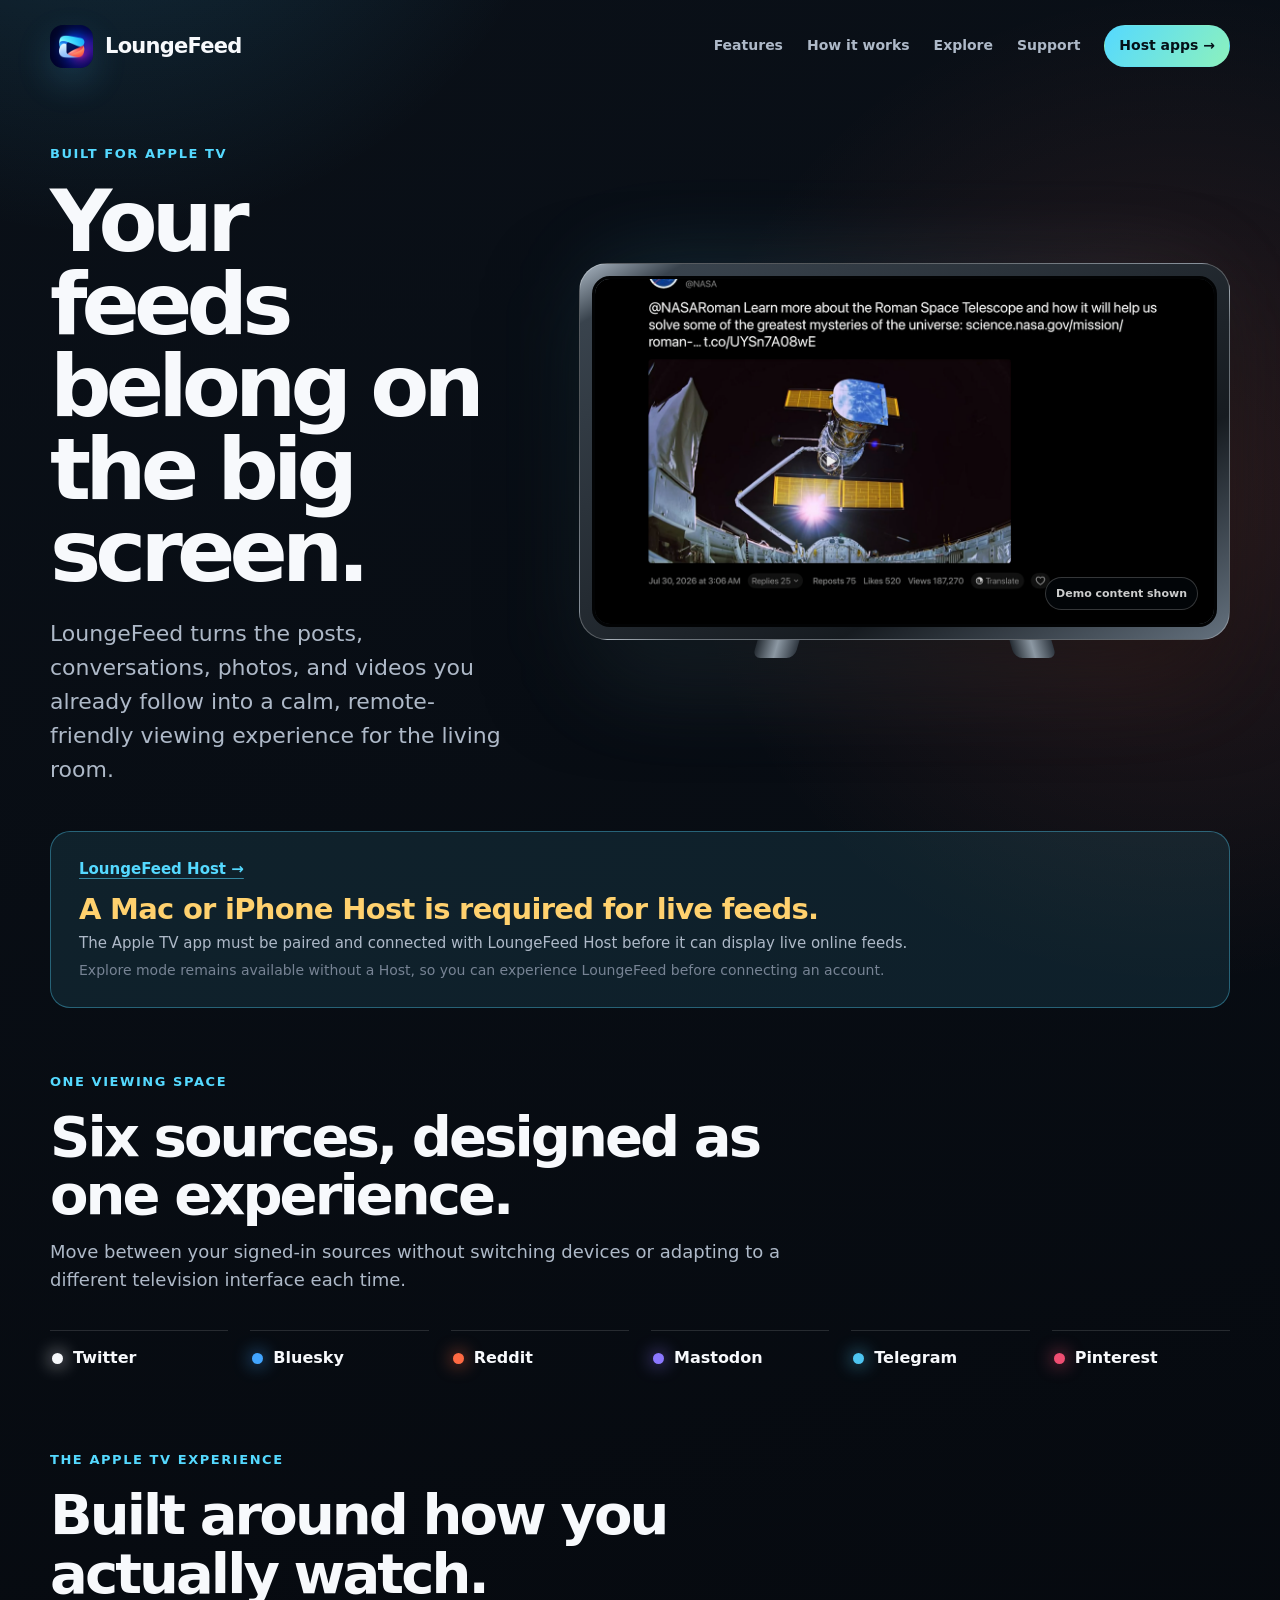
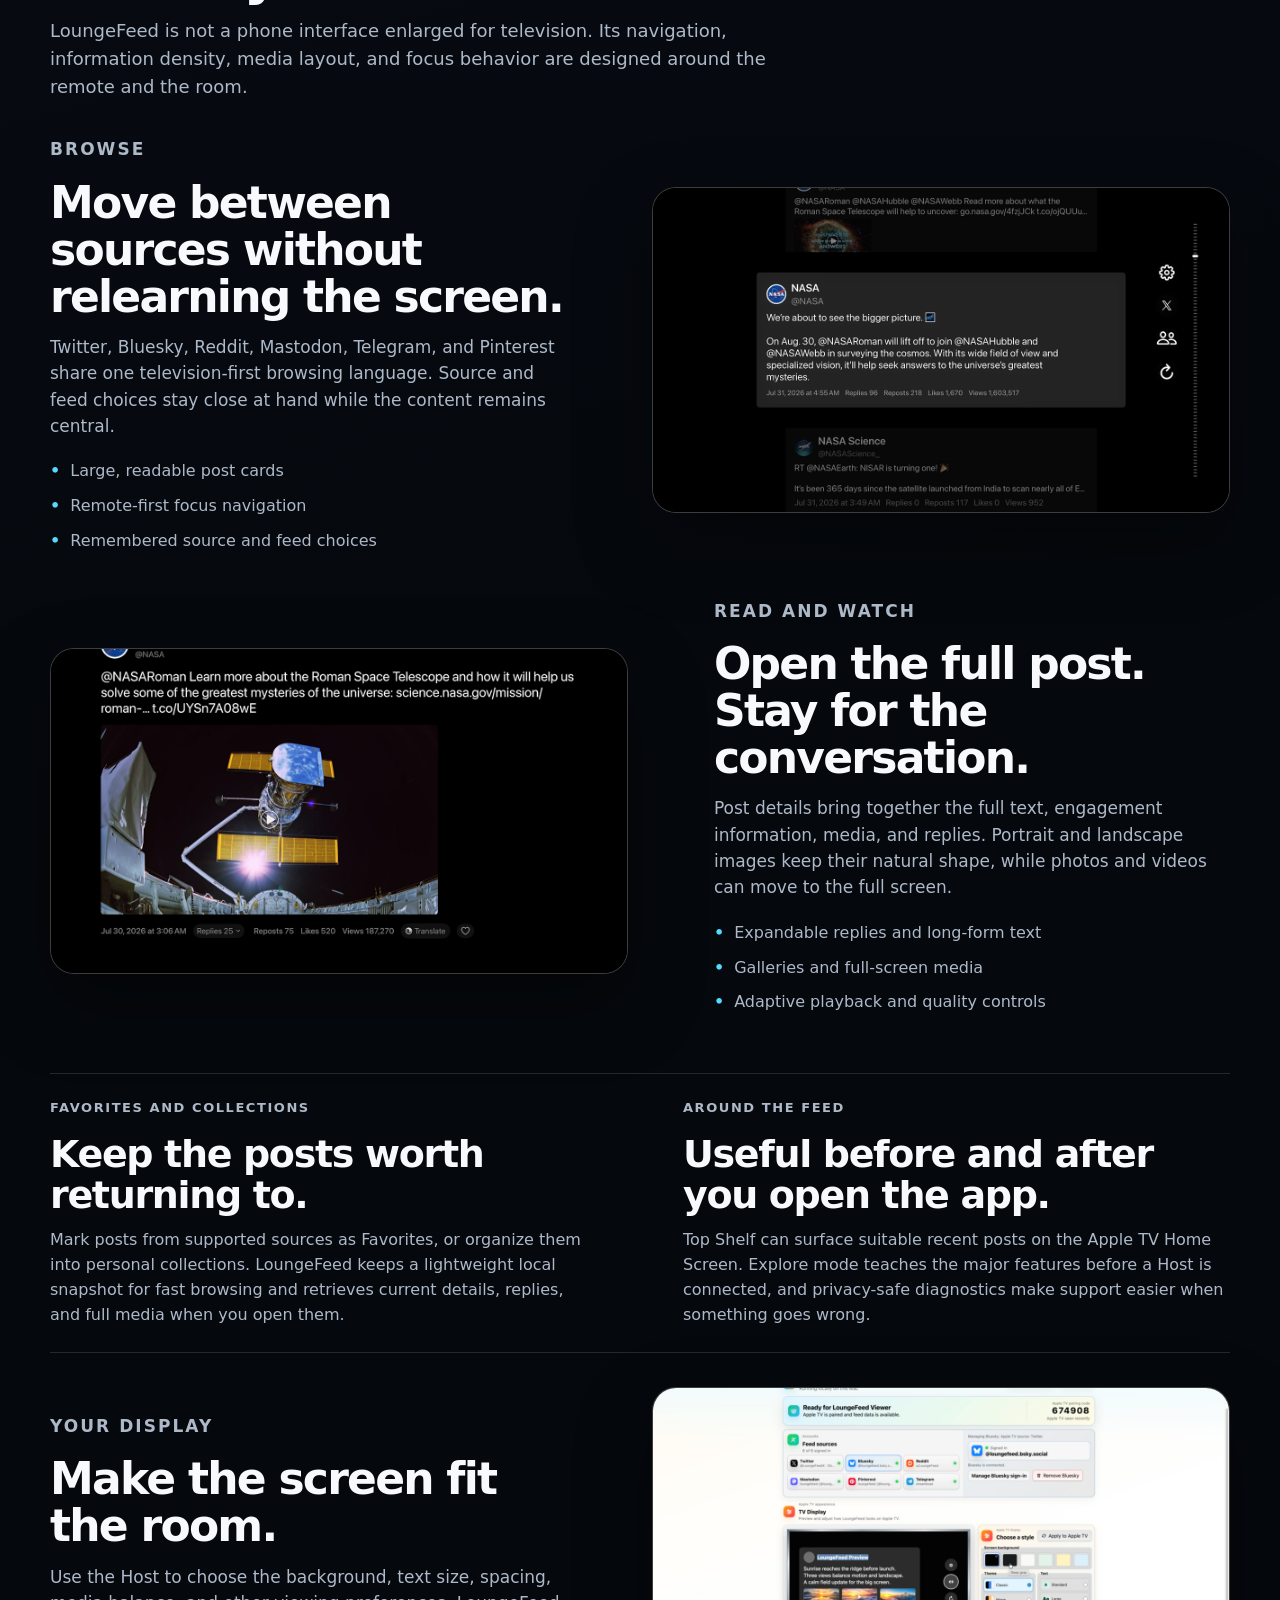
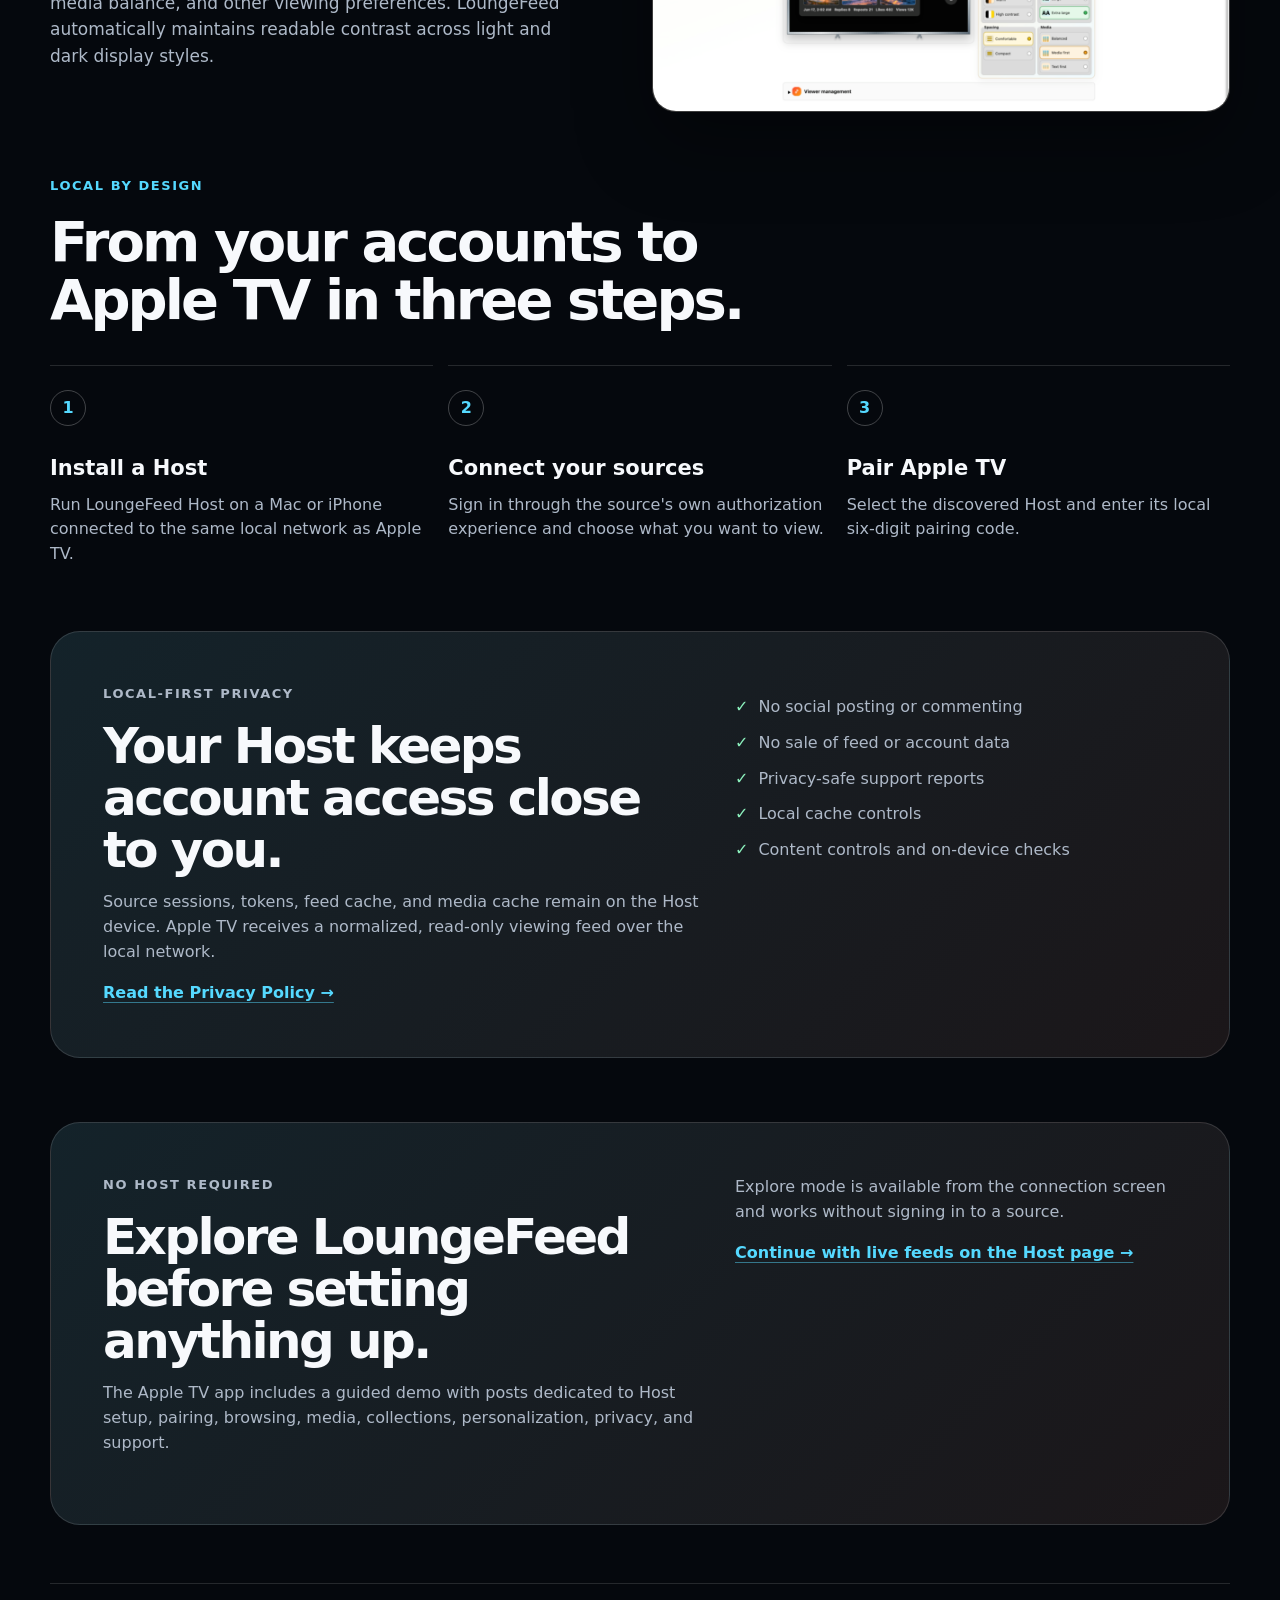
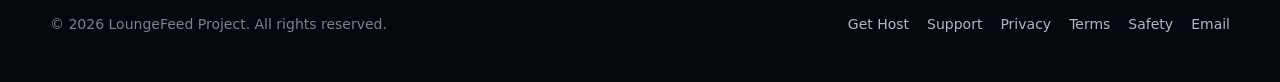
==== commit 0ee8a6a0: "Enlarge Host imagery and tighten homepage spacing" ====
--- a/index.html
+++ b/index.html
@@ -9,9 +9,9 @@
   <link rel="icon" href="assets/icons/icon-32.png" sizes="32x32" type="image/png">
   <link rel="apple-touch-icon" href="assets/icons/icon-180.png">
   <link rel="manifest" href="site.webmanifest">
-  <link rel="stylesheet" href="assets/site.css">
+  <link rel="stylesheet" href="assets/site.css?v=20260802-4">
 </head>
-<body>
+<body class="home-page">
   <div class="site-shell">
     <header class="site-header">
       <a class="brand" href="index.html" aria-label="LoungeFeed home">
--- a/assets/site.css
+++ b/assets/site.css
@@ -99,7 +99,7 @@
   grid-template-columns: minmax(0, 0.82fr) minmax(520px, 1.18fr);
   align-items: center;
   gap: clamp(38px, 6vw, 78px);
-  padding: 76px 0 46px;
+  padding: 52px 0 26px;
 }
 
 .eyebrow {
@@ -150,7 +150,7 @@
   background: linear-gradient(125deg, var(--cyan), var(--mint));
 }
 
-.visual-stack { position: relative; padding: 22px 0 28px; }
+.visual-stack { position: relative; padding: 8px 0 14px; }
 .visual-stack::before {
   content: "";
   position: absolute;
@@ -203,7 +203,7 @@
 .tv-stand::after { transform: skewX(16deg); }
 
 .requirement-bar {
-  margin: 40px 0 0;
+  margin: 18px 0 0;
   padding: 25px 28px;
   border: 1px solid rgba(85, 217, 255, 0.36);
   border-radius: 20px;
@@ -240,6 +240,7 @@
 .text-link:hover { color: var(--text); text-decoration-color: currentColor; }
 
 .section { padding: 112px 0 0; }
+.home-page .section { padding-top: 64px; }
 .section-heading { max-width: 760px; margin-bottom: 36px; }
 h2 {
   margin-bottom: 14px;
@@ -278,6 +279,7 @@
   gap: clamp(36px, 7vw, 86px);
   margin-top: 52px;
 }
+.home-page .story { margin-top: 34px; }
 .story.reverse { grid-template-columns: minmax(0, 1.12fr) minmax(0, 1fr); }
 .story.reverse .story-media { order: -1; }
 .story-copy h3 { margin-bottom: 14px; font-size: clamp(30px, 4vw, 44px); line-height: 1.07; letter-spacing: -0.04em; }
@@ -303,6 +305,7 @@
   border-top: 1px solid var(--line);
   border-bottom: 1px solid var(--line);
 }
+.home-page .feature-pair { margin-top: 48px; padding: 24px 0; }
 .feature-essay h3 {
   margin-bottom: 12px;
   font-size: clamp(27px, 3.2vw, 38px);
@@ -366,6 +369,7 @@
   color: var(--soft);
   font-size: 14px;
 }
+.home-page .site-footer { margin-top: 58px; }
 .footer-links { display: flex; flex-wrap: wrap; justify-content: flex-end; gap: 8px 18px; }
 .footer-links a { color: var(--muted); text-decoration: none; }
 .footer-links a:hover { color: var(--text); }
@@ -387,19 +391,38 @@
 .connection-flow {
   display: grid;
   grid-template-columns: 1fr auto 1fr auto 1fr;
-  align-items: center;
-  gap: 14px;
-  margin: 40px 0 84px;
+  align-items: stretch;
+  gap: 16px;
+  margin: 28px 0 68px;
 }
 .flow-device {
-  min-height: 126px;
-  padding: 21px 2px;
-  border-top: 1px solid var(--line);
-}
-.flow-device strong { display: block; margin: 9px 0 3px; font-size: 18px; }
-.flow-device span { color: var(--muted); font-size: 14px; }
-.flow-icon { color: var(--cyan); font-size: 25px; font-weight: 900; }
-.flow-arrow { color: var(--soft); font-size: 23px; }
+  display: flex;
+  flex-direction: column;
+  min-height: 190px;
+  padding: 17px 4px 4px;
+  border-top: 2px solid var(--line-strong);
+}
+.flow-step {
+  color: var(--cyan);
+  font-size: 12px;
+  font-weight: 850;
+  letter-spacing: 0.1em;
+  text-transform: uppercase;
+}
+.flow-icon {
+  width: 52px;
+  height: 52px;
+  margin: 14px 0 12px;
+  color: var(--cyan);
+  fill: none;
+  stroke: currentColor;
+  stroke-width: 2.4;
+  stroke-linecap: round;
+  stroke-linejoin: round;
+}
+.flow-device strong { display: block; margin: 0 0 5px; font-size: 19px; letter-spacing: -0.02em; }
+.flow-device p { max-width: 310px; margin: 0; color: var(--muted); font-size: 14px; line-height: 1.42; }
+.flow-arrow { align-self: center; color: var(--soft); font-size: 30px; }
 
 .download-grid { display: grid; grid-template-columns: 1fr 1fr; gap: 17px; }
 .download-card {
@@ -430,7 +453,7 @@
 
 .host-screens {
   display: grid;
-  grid-template-columns: minmax(0, 1.75fr) minmax(220px, 0.58fr);
+  grid-template-columns: minmax(0, 1.95fr) minmax(220px, 0.58fr);
   align-items: stretch;
   gap: 18px;
 }
@@ -443,7 +466,7 @@
 .device-shot.mac { aspect-ratio: 16 / 10; }
 .device-shot.phone { aspect-ratio: 0.56 / 1; max-height: 620px; justify-self: center; }
 .device-shot img { width: 100%; height: 100%; object-fit: cover; }
-.device-shot.mac img { object-position: center 67%; }
+.device-shot.mac img { object-position: center 67%; transform: scale(1.32); }
 .device-shot figcaption { padding: 12px 15px; color: var(--muted); font-size: 13px; }
 
 .install-list { display: grid; gap: 12px; padding: 0; list-style: none; counter-reset: install-step; }
@@ -486,6 +509,7 @@
   .hero, .host-hero { padding-top: 46px; }
   h1 { font-size: clamp(45px, 14vw, 66px); }
   .section { padding-top: 82px; }
+  .home-page .section { padding-top: 48px; }
   .source-cloud, .steps-grid, .download-grid { grid-template-columns: 1fr 1fr; }
   .feature-pair { grid-template-columns: 1fr; }
   .privacy-panel, .explore-panel { grid-template-columns: 1fr; }
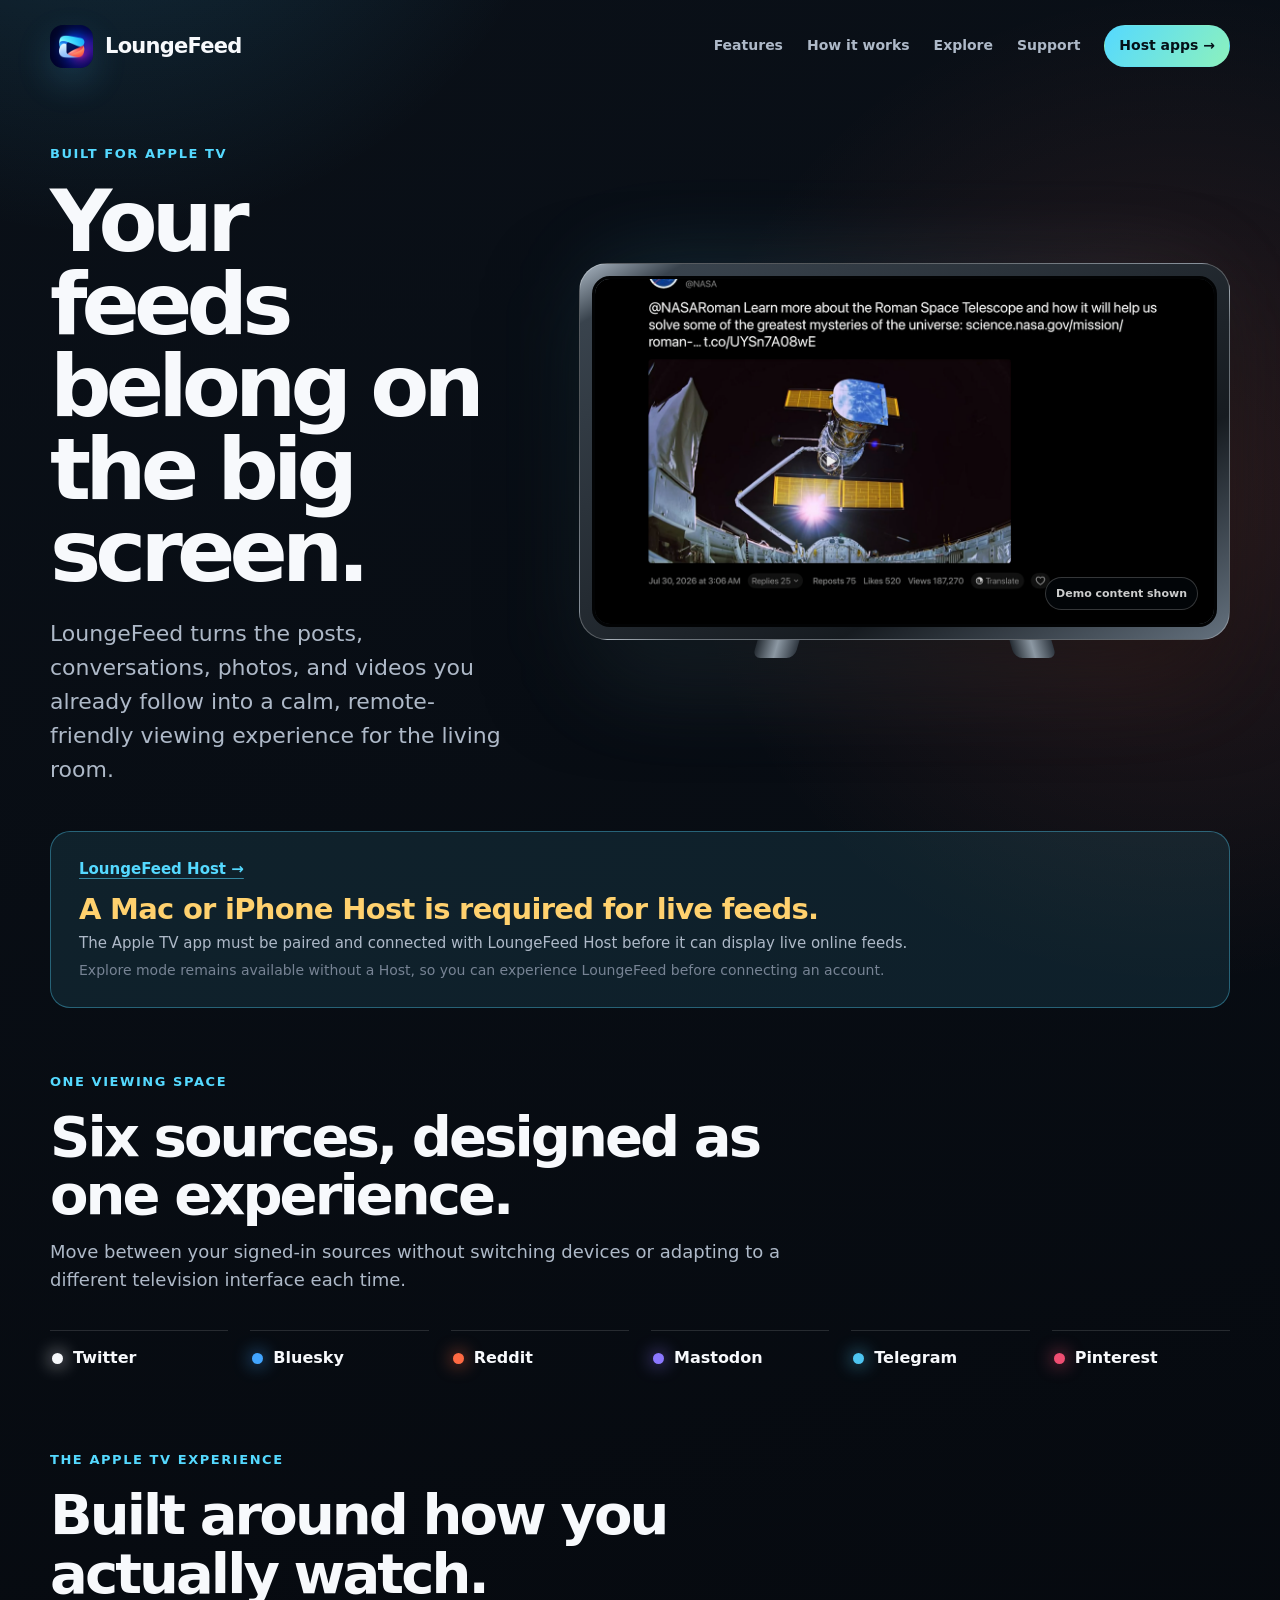
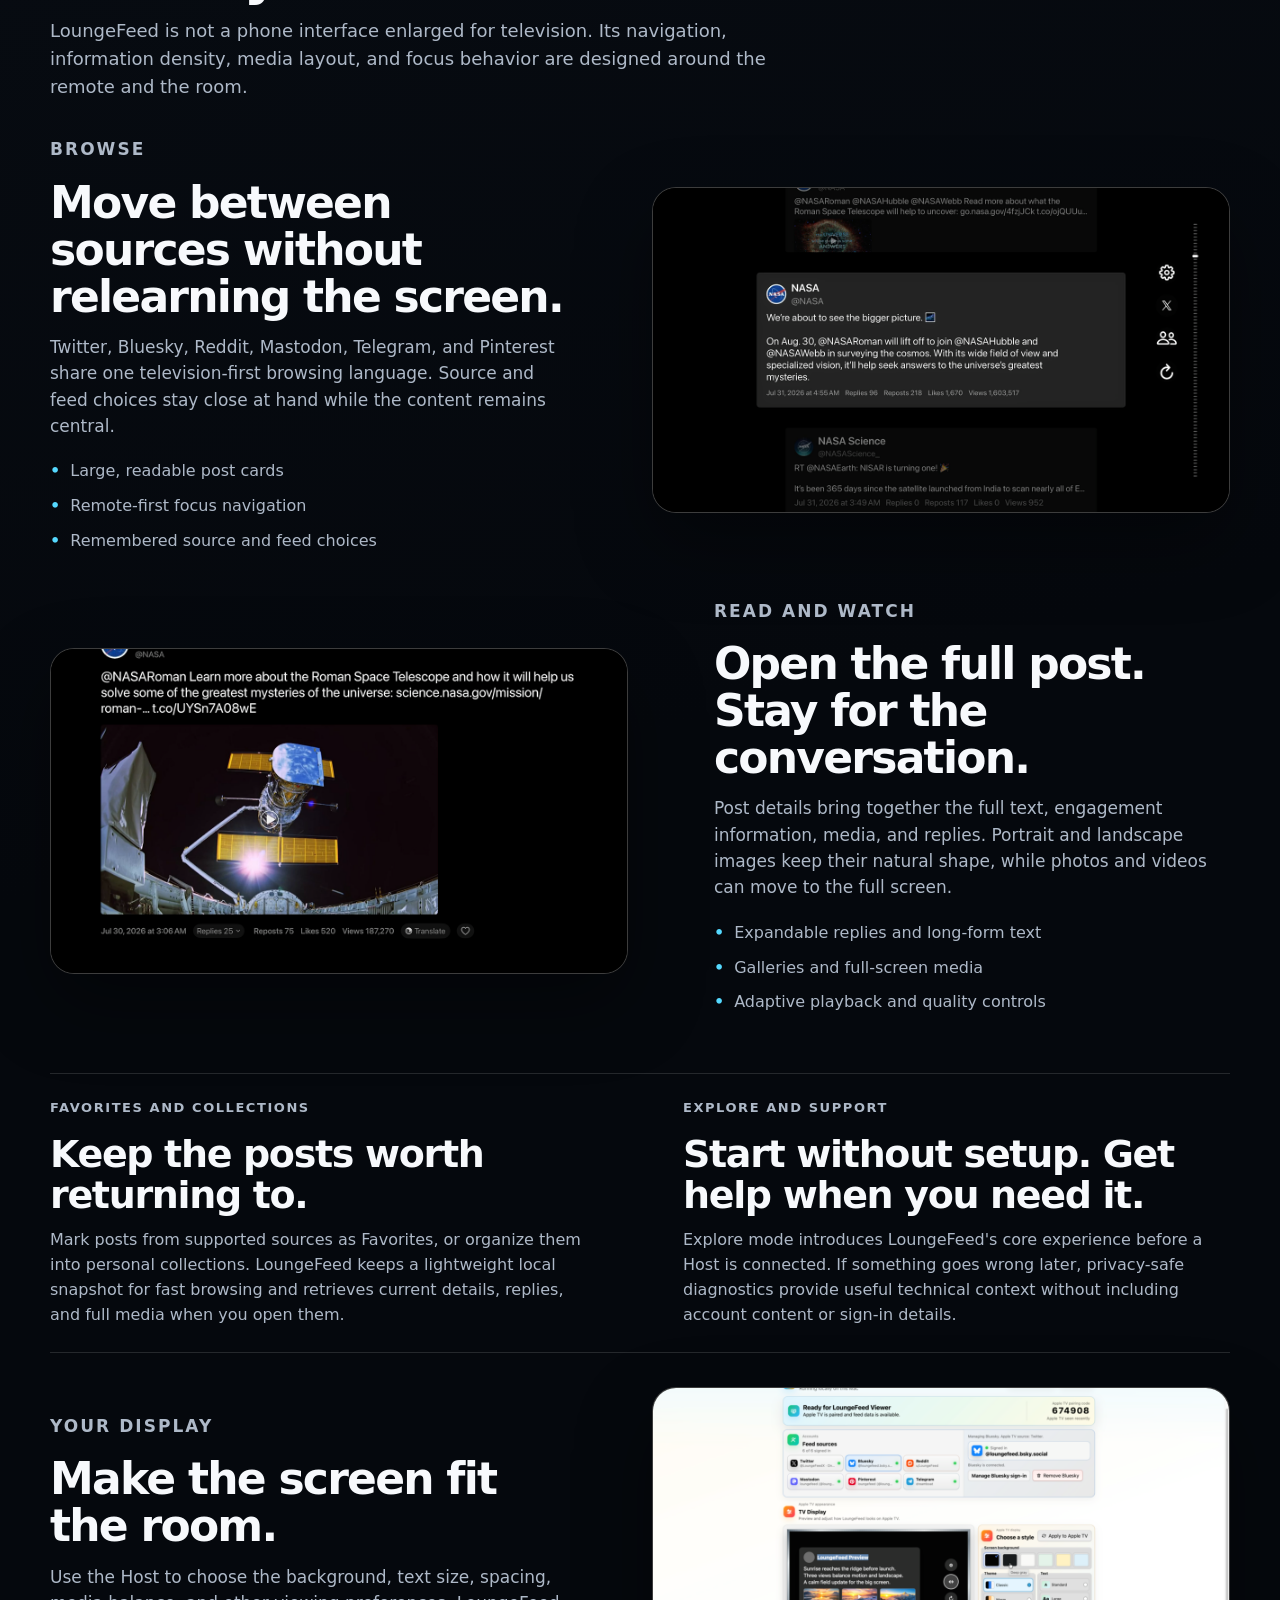
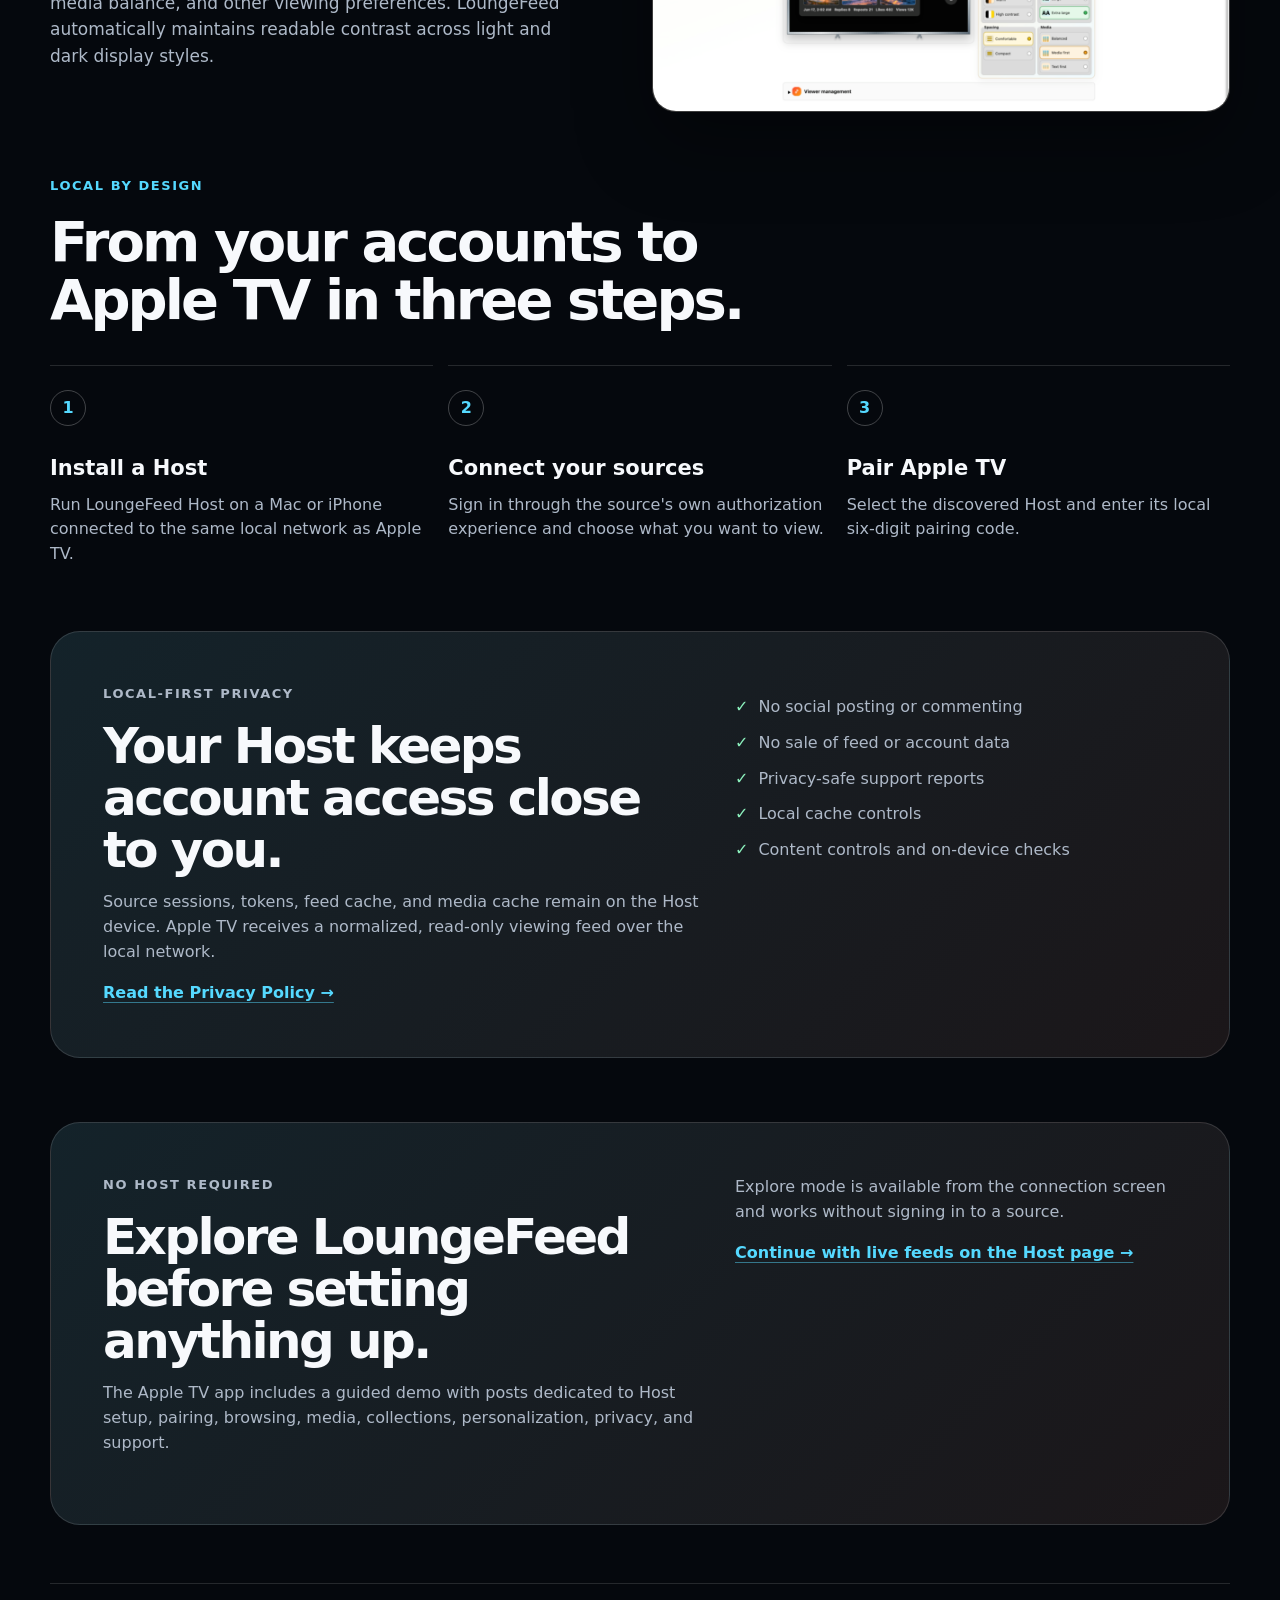
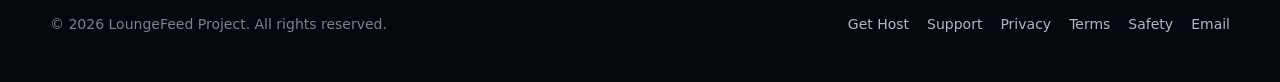
==== commit a016bae5: "Refocus features on Explore and support" ====
--- a/index.html
+++ b/index.html
@@ -9,7 +9,7 @@
   <link rel="icon" href="assets/icons/icon-32.png" sizes="32x32" type="image/png">
   <link rel="apple-touch-icon" href="assets/icons/icon-180.png">
   <link rel="manifest" href="site.webmanifest">
-  <link rel="stylesheet" href="assets/site.css?v=20260802-4">
+  <link rel="stylesheet" href="assets/site.css?v=20260802-5">
 </head>
 <body class="home-page">
   <div class="site-shell">
@@ -104,9 +104,9 @@
             <p>Mark posts from supported sources as Favorites, or organize them into personal collections. LoungeFeed keeps a lightweight local snapshot for fast browsing and retrieves current details, replies, and full media when you open them.</p>
           </article>
           <article class="feature-essay">
-            <p class="eyebrow">Around the feed</p>
-            <h3>Useful before and after you open the app.</h3>
-            <p>Top Shelf can surface suitable recent posts on the Apple TV Home Screen. Explore mode teaches the major features before a Host is connected, and privacy-safe diagnostics make support easier when something goes wrong.</p>
+            <p class="eyebrow">Explore and support</p>
+            <h3>Start without setup. Get help when you need it.</h3>
+            <p>Explore mode introduces LoungeFeed's core experience before a Host is connected. If something goes wrong later, privacy-safe diagnostics provide useful technical context without including account content or sign-in details.</p>
           </article>
         </div>
 
--- a/assets/site.css
+++ b/assets/site.css
@@ -459,6 +459,7 @@
 }
 .device-shot {
   overflow: hidden;
+  margin: 0;
   border: 1px solid var(--line-strong);
   border-radius: 26px;
   background: rgba(255, 255, 255, 0.055);
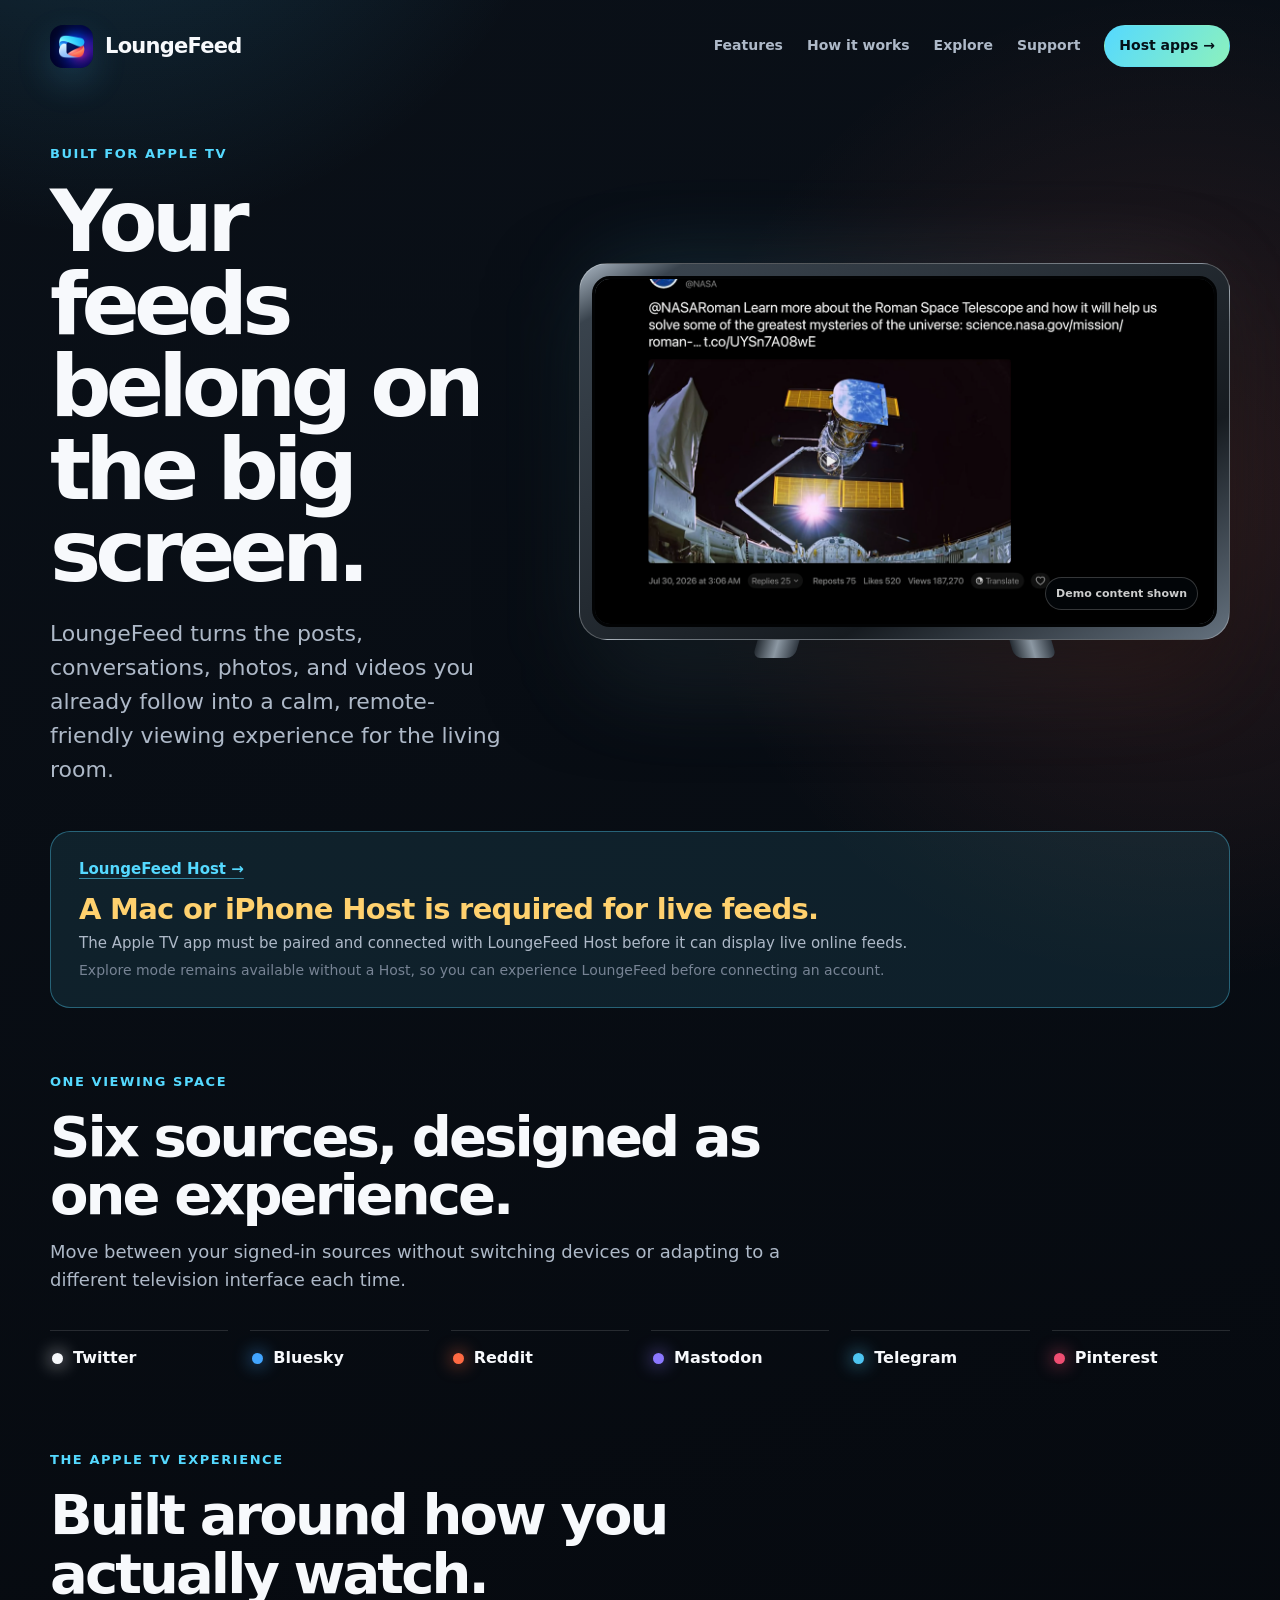
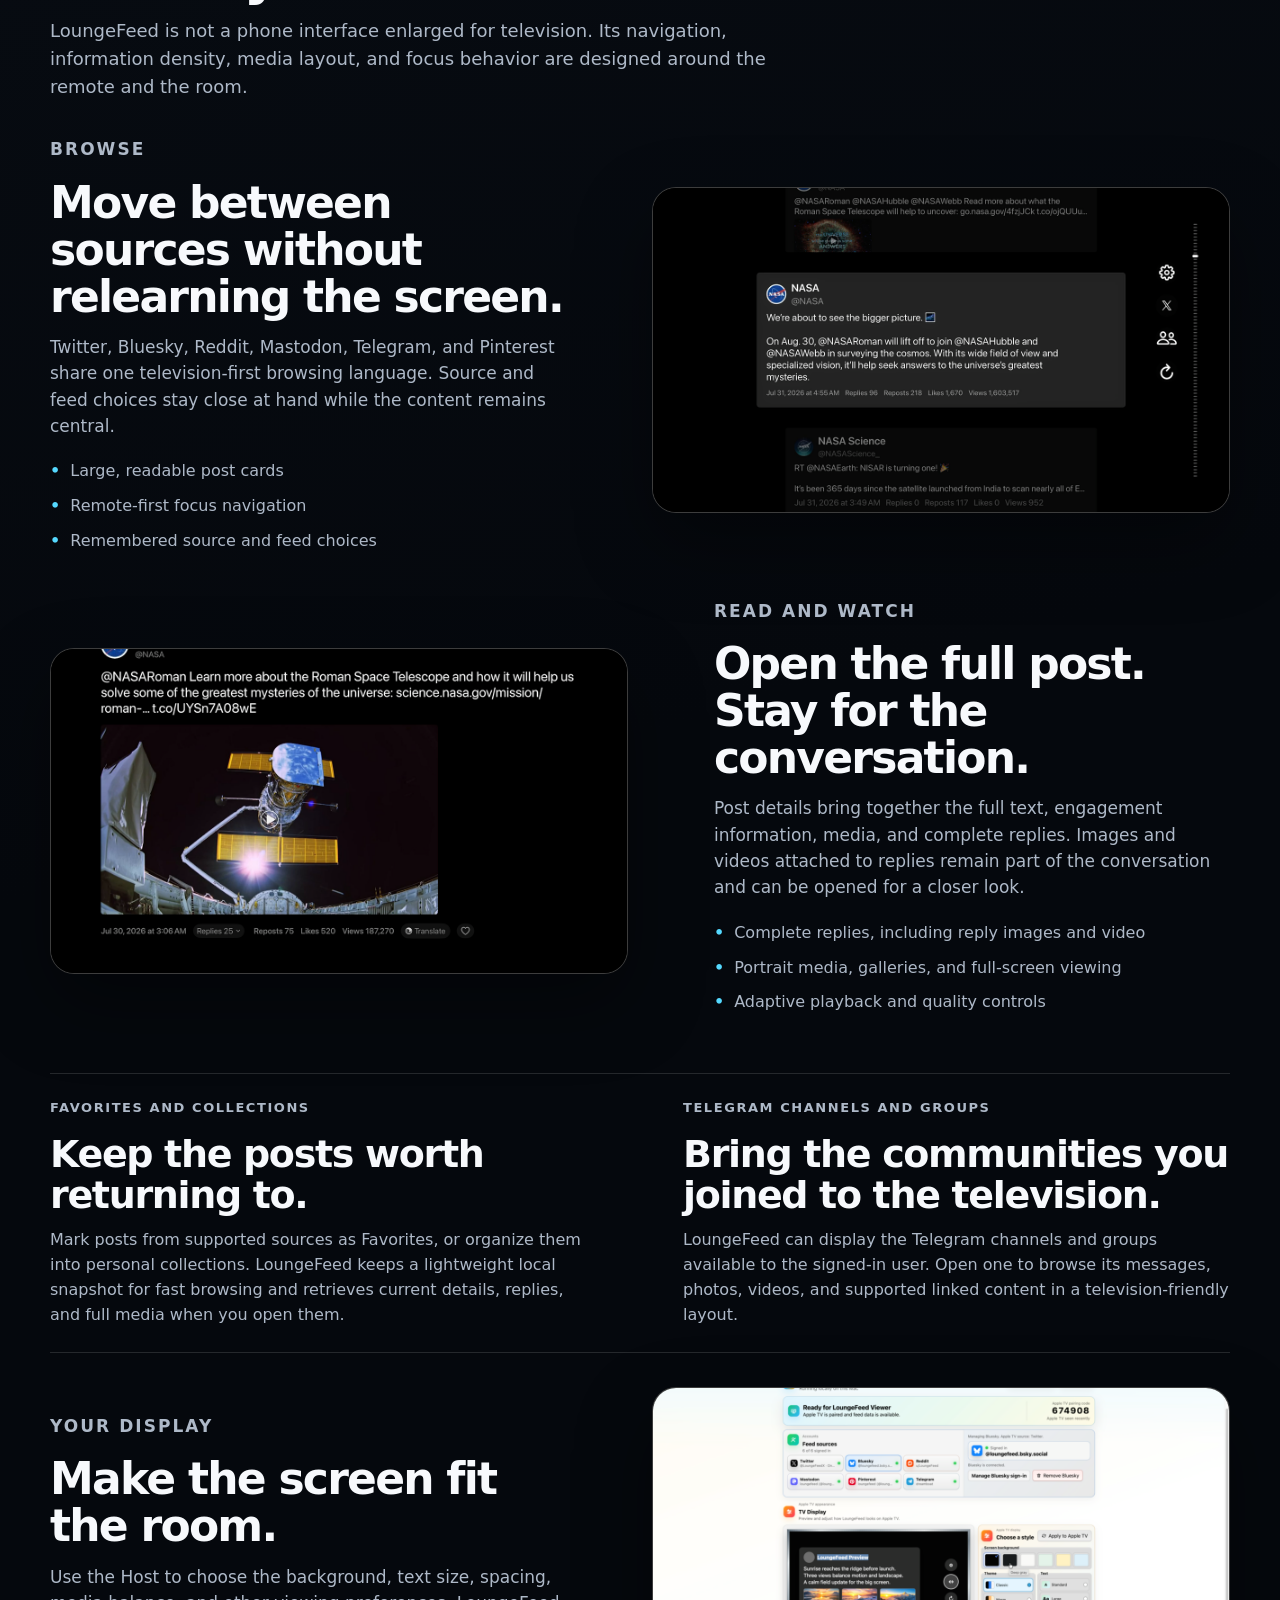
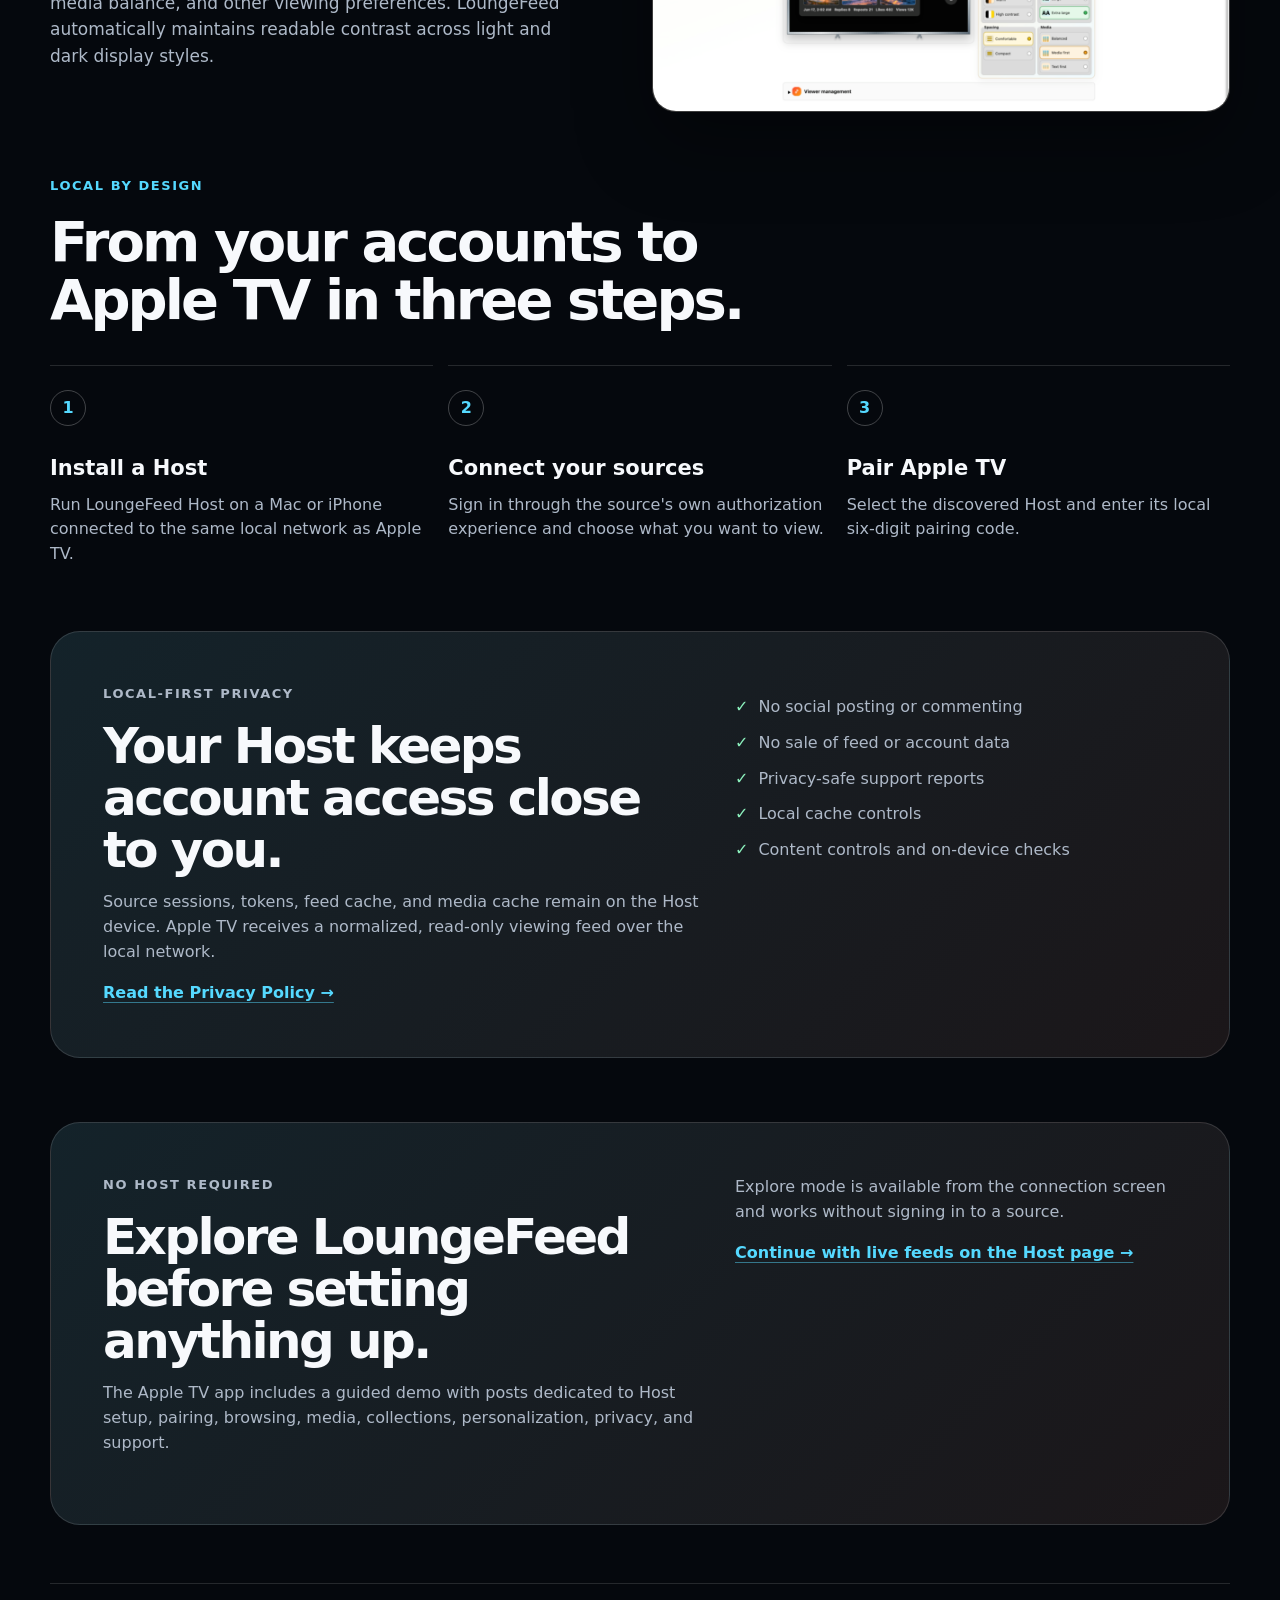
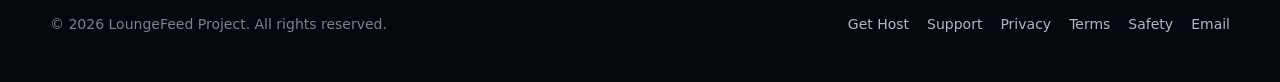
==== commit 28035c0c: "Highlight reply media and Telegram communities" ====
--- a/index.html
+++ b/index.html
@@ -91,8 +91,8 @@
           <div class="story-copy">
             <p class="eyebrow">Read and watch</p>
             <h3>Open the full post. Stay for the conversation.</h3>
-            <p>Post details bring together the full text, engagement information, media, and replies. Portrait and landscape images keep their natural shape, while photos and videos can move to the full screen.</p>
-            <ul class="story-points"><li>Expandable replies and long-form text</li><li>Galleries and full-screen media</li><li>Adaptive playback and quality controls</li></ul>
+            <p>Post details bring together the full text, engagement information, media, and complete replies. Images and videos attached to replies remain part of the conversation and can be opened for a closer look.</p>
+            <ul class="story-points"><li>Complete replies, including reply images and video</li><li>Portrait media, galleries, and full-screen viewing</li><li>Adaptive playback and quality controls</li></ul>
           </div>
           <div class="story-media screenshot-card"><img src="assets/screens/tv-post-detail.png" loading="lazy" alt="LoungeFeed detail view with a large media preview and reply controls"></div>
         </div>
@@ -104,9 +104,9 @@
             <p>Mark posts from supported sources as Favorites, or organize them into personal collections. LoungeFeed keeps a lightweight local snapshot for fast browsing and retrieves current details, replies, and full media when you open them.</p>
           </article>
           <article class="feature-essay">
-            <p class="eyebrow">Explore and support</p>
-            <h3>Start without setup. Get help when you need it.</h3>
-            <p>Explore mode introduces LoungeFeed's core experience before a Host is connected. If something goes wrong later, privacy-safe diagnostics provide useful technical context without including account content or sign-in details.</p>
+            <p class="eyebrow">Telegram channels and groups</p>
+            <h3>Bring the communities you joined to the television.</h3>
+            <p>LoungeFeed can display the Telegram channels and groups available to the signed-in user. Open one to browse its messages, photos, videos, and supported linked content in a television-friendly layout.</p>
           </article>
         </div>
 
